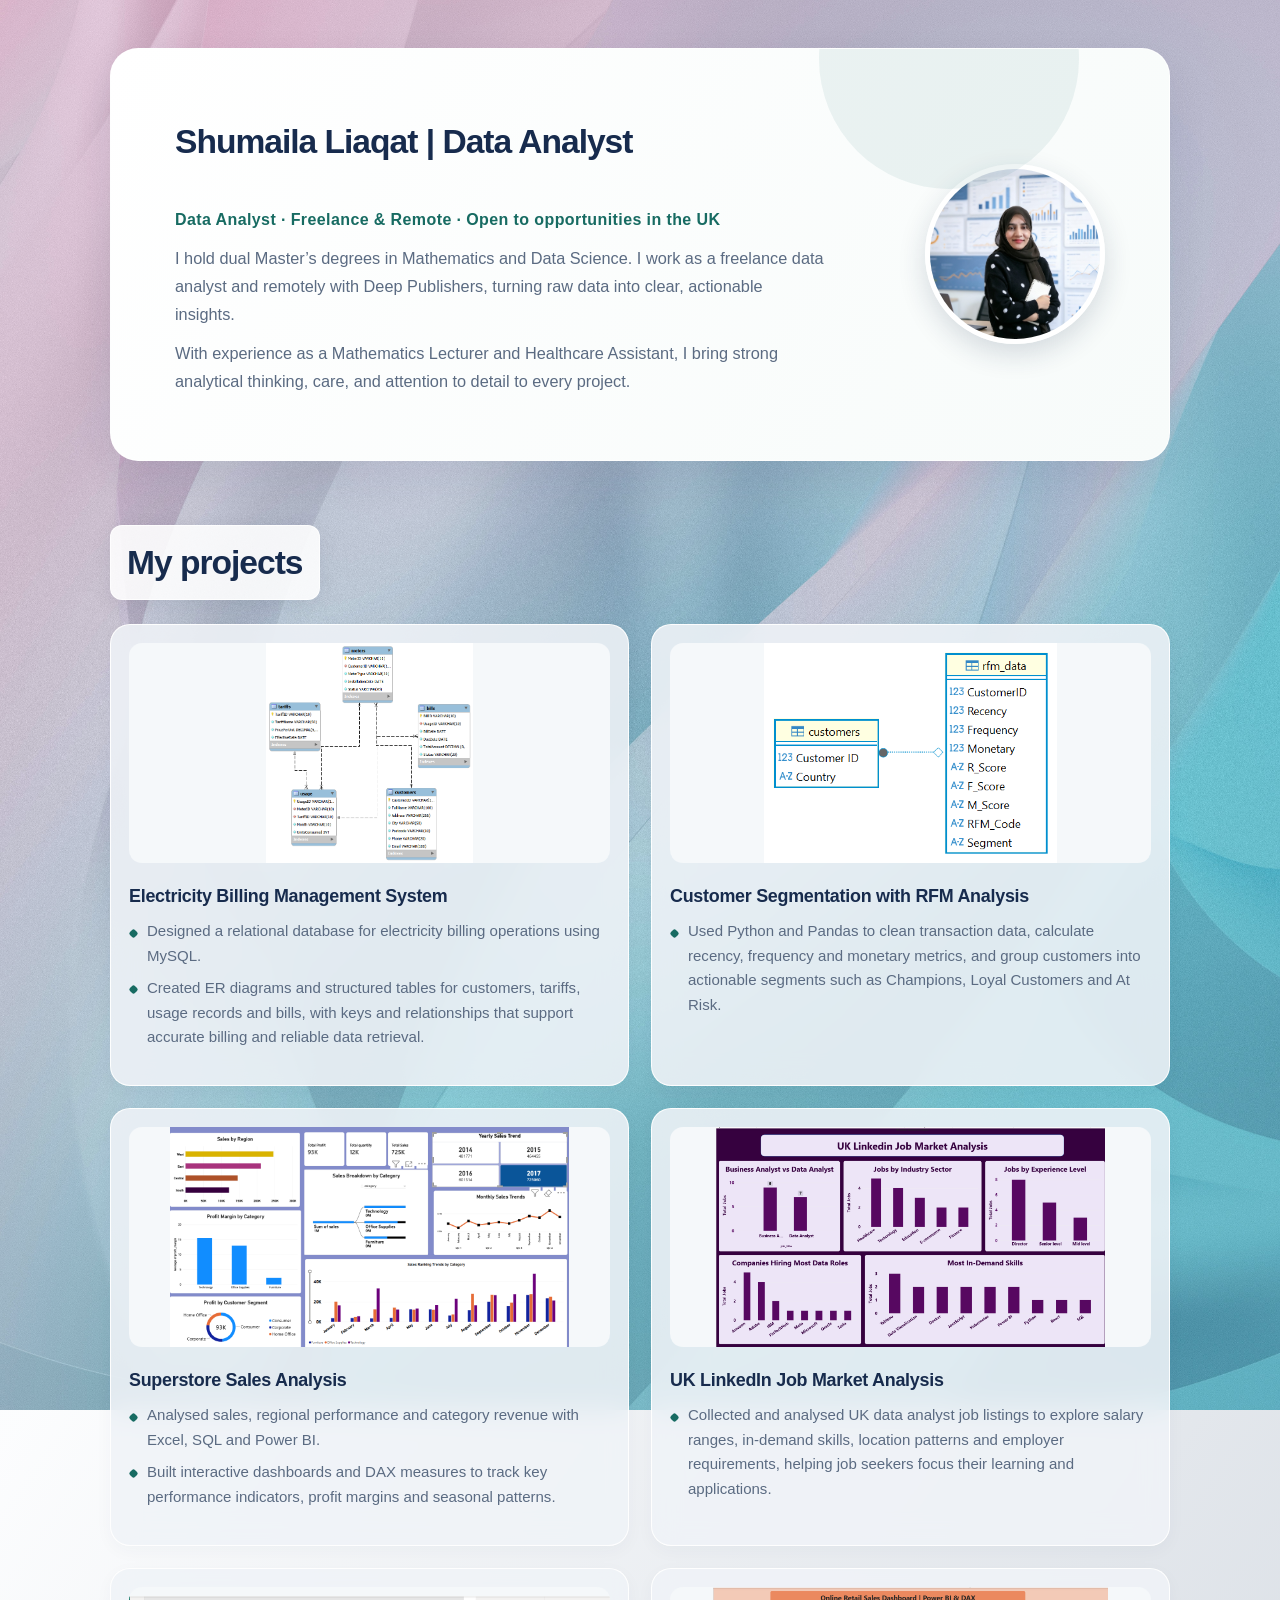
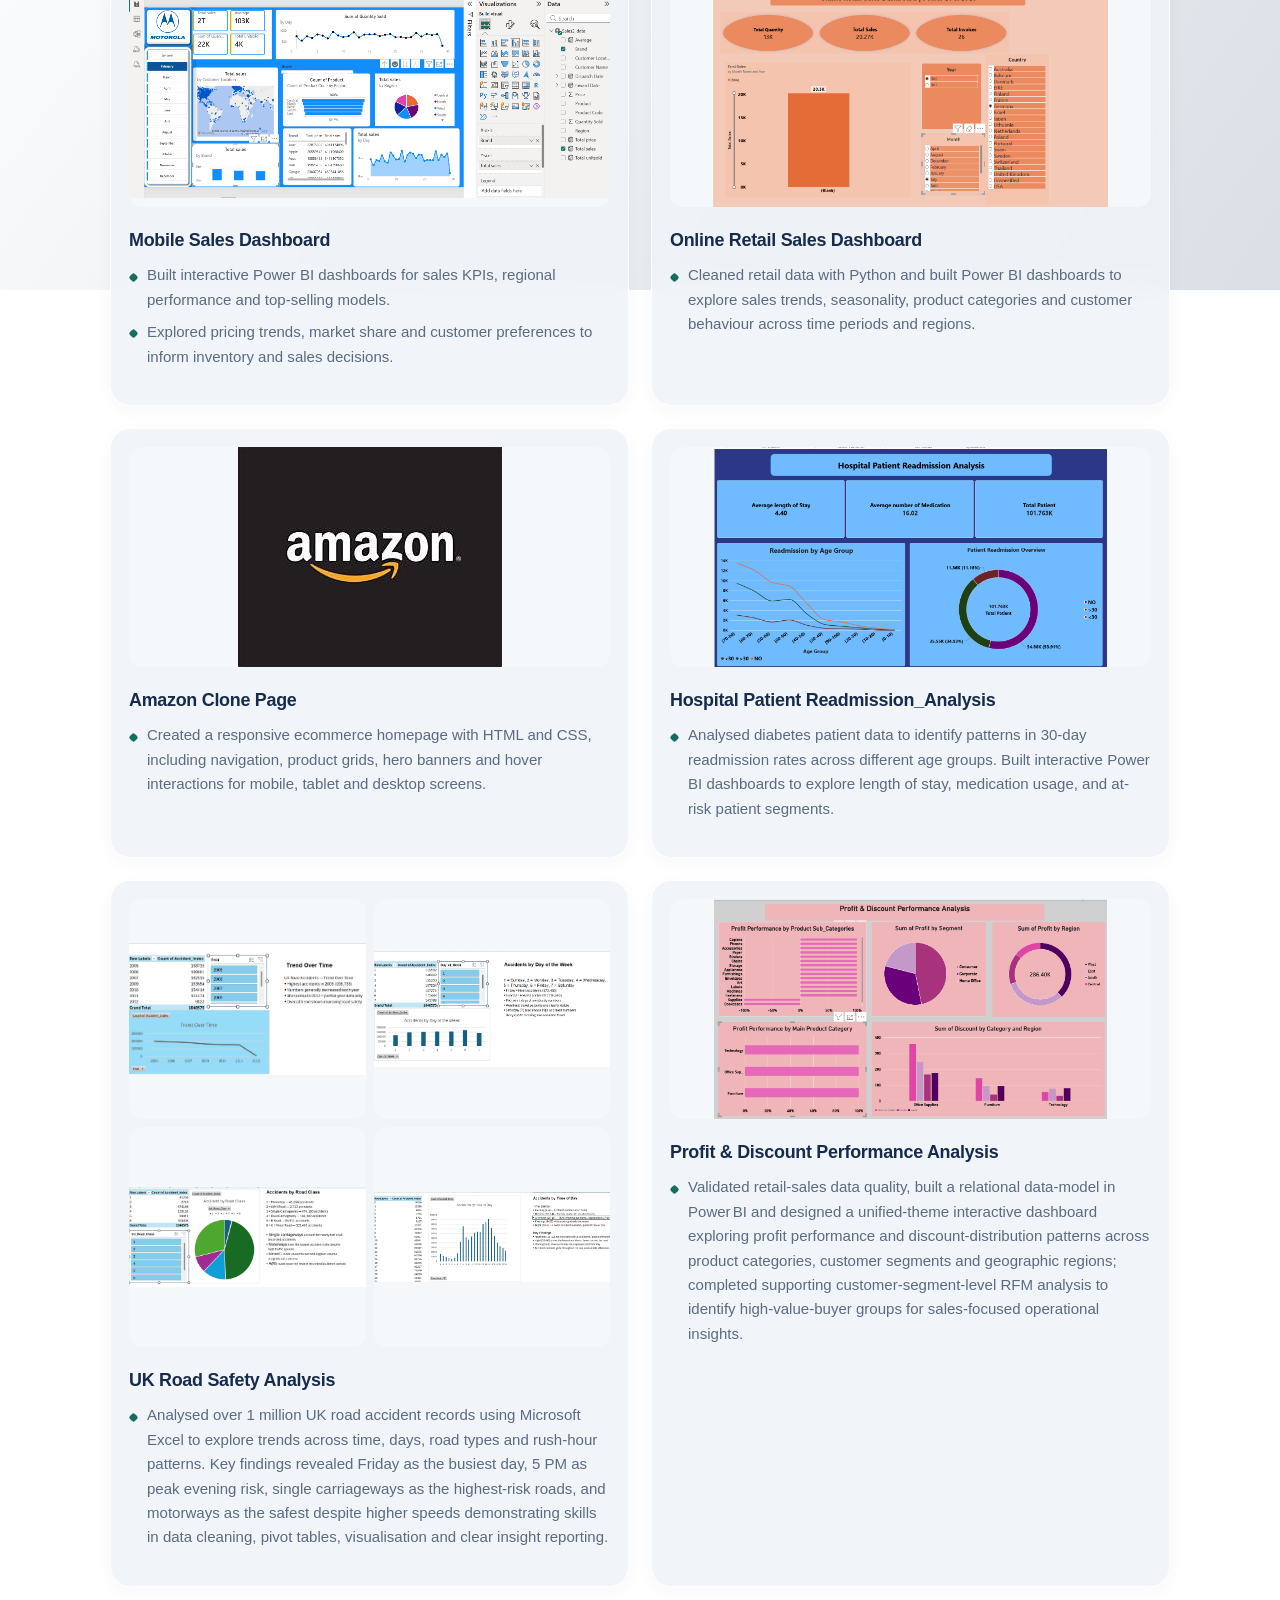
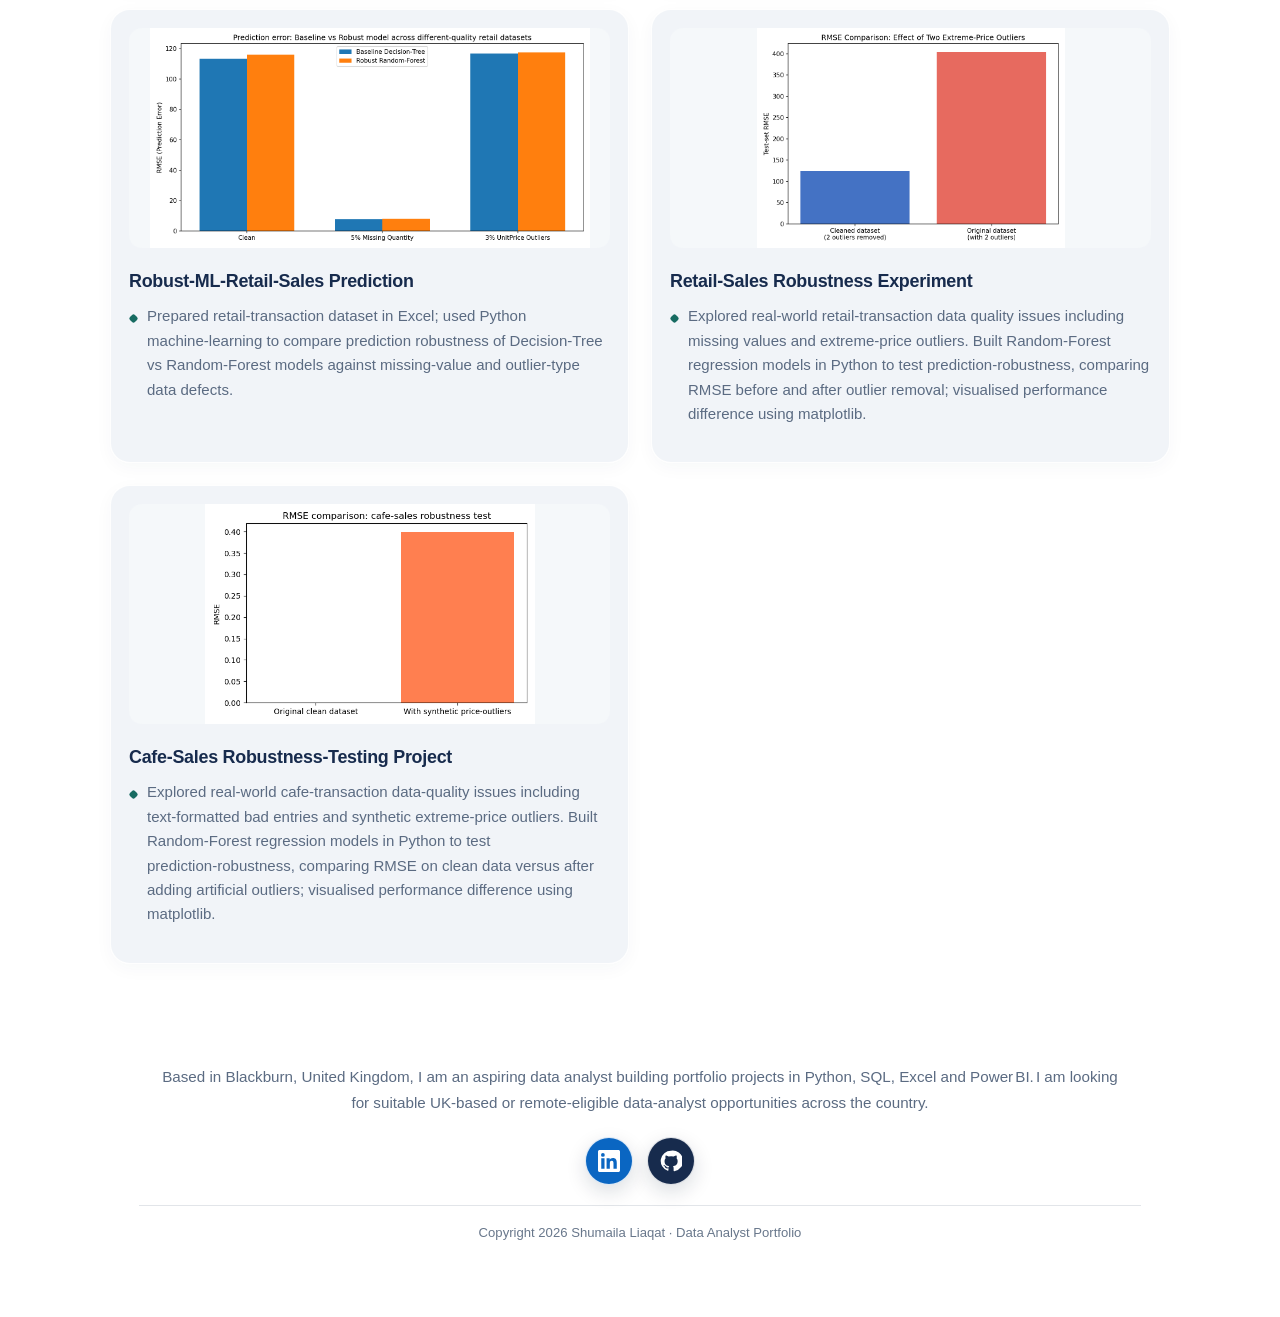
==== index.html @ 2d47cdf7 "Update index.html" ====
﻿<!DOCTYPE html>
<html lang="en">
<head>
  <meta charset="UTF-8">
  <meta name="viewport" content="width=device-width, initial-scale=1.0">
  <meta name="theme-color" content="#f4f7f8">
  <meta name="description" content="Shumaila Liaqat is a data analyst with expertise in Python, SQL, Excel and Power BI. Explore selected analytics and dashboard projects.">
  <meta name="geo.region" content="GB‑ENG">
<meta name="geo.placename" content="Blackburn">
<meta name="geo.position" content="53.7484;-2.4846">
<meta name="ICBM" content="53.7484, -2.4846">
  <title>Shumaila Liaqat | Data Analyst Portfolio</title>
  <link rel="stylesheet" href="style.css">
</head>
<body>
<header class="header">
  <div class="about">
    <h2>Shumaila Liaqat | Data Analyst</h2>
    <img src="Shumaila_Liaqat.jpeg" alt="Portrait of Shumaila Liaqat" class="profile-pic">
    <p class="subheading">Data Analyst · Freelance &amp; Remote · Open to opportunities in the UK</p>
    <p>I hold dual Master’s degrees in Mathematics and Data Science. I work as a freelance data analyst and remotely with Deep Publishers, turning raw data into clear, actionable insights.</p>
    <p>With experience as a Mathematics Lecturer and Healthcare Assistant, I bring strong analytical thinking, care, and attention to detail to every project.</p>
  </div>
</header>
<main>
  <section class="projects" aria-labelledby="projects-heading">
    <h2 id="projects-heading">My projects</h2>
    <a href="https://github.com/Shumaila1987/Electricity-Billing-Management-System" target="_blank" rel="noopener noreferrer" class="project-card">
      <div class="project-image-side"><img src="ER_Diagram.png" alt="Entity relationship diagram for the electricity billing database" loading="lazy"></div>
      <div class="project-text-side"><h3>Electricity Billing Management System</h3><ul class="project-details"><li>Designed a relational database for electricity billing operations using MySQL.</li><li>Created ER diagrams and structured tables for customers, tariffs, usage records and bills, with keys and relationships that support accurate billing and reliable data retrieval.</li></ul></div>
    </a>
    <a href="https://github.com/Shumaila1987/Customer-Segmentation-using-RFM-Analysis." target="_blank" rel="noopener noreferrer" class="project-card">
      <div class="project-image-side"><img src="Customer_Segmentation_ER_Diagram-1.png" alt="Customer Segmentation__RFM Analysis" loading="lazy"></div>
      <div class="project-text-side"><h3>Customer Segmentation with RFM Analysis</h3><ul class="project-details"><li>Used Python and Pandas to clean transaction data, calculate recency, frequency and monetary metrics, and group customers into actionable segments such as Champions, Loyal Customers and At Risk.</li></ul></div>
    </a>
    <a href="https://github.com/Shumaila1987/Superstore_Sales_Data_Analysis" target="_blank" rel="noopener noreferrer" class="project-card">
      <div class="project-image-side"><img src="Superstore_sales_analysis.png" alt="Power BI superstore sales dashboard" loading="lazy"></div>
      <div class="project-text-side"><h3>Superstore Sales Analysis</h3><ul class="project-details"><li>Analysed sales, regional performance and category revenue with Excel, SQL and Power BI.</li><li>Built interactive dashboards and DAX measures to track key performance indicators, profit margins and seasonal patterns.</li></ul></div>
    </a>
    <a href="https://github.com/Shumaila1987/UK-LinkedIn-Job-Market-Analysis" target="_blank" rel="noopener noreferrer" class="project-card">
      <div class="project-image-side"><img src="Linkedin_Job_Market_Analysis.png" alt="Analysis of UK data analyst job market trends" loading="lazy"></div>
      <div class="project-text-side"><h3>UK LinkedIn Job Market Analysis</h3><ul class="project-details"><li>Collected and analysed UK data analyst job listings to explore salary ranges, in-demand skills, location patterns and employer requirements, helping job seekers focus their learning and applications.</li></ul></div>
    </a>
    <a href="https://github.com/Shumaila1987/Dashboard-on-Mobile_sales_dataset-using-Microsoft-Power-BI" target="_blank" rel="noopener noreferrer" class="project-card">
      <div class="project-image-side"><img src="Mobile_Sales_Analysis.png" alt="Interactive mobile sales dashboard" loading="lazy"></div>
      <div class="project-text-side"><h3>Mobile Sales Dashboard</h3><ul class="project-details"><li>Built interactive Power BI dashboards for sales KPIs, regional performance and top-selling models.</li><li>Explored pricing trends, market share and customer preferences to inform inventory and sales decisions.</li></ul></div>
    </a>
    <a href="https://github.com/Shumaila1987/Online-Retail-Sales-Power-BI-Dashboard" target="_blank" rel="noopener noreferrer" class="project-card">
      <div class="project-image-side"><img src="Online_Retail_Sales_Analysis.png" alt="Online retail sales Power BI dashboard" loading="lazy"></div>
      <div class="project-text-side"><h3>Online Retail Sales Dashboard</h3><ul class="project-details"><li>Cleaned retail data with Python and built Power BI dashboards to explore sales trends, seasonality, product categories and customer behaviour across time periods and regions.</li></ul></div>
    </a>
    <a href="https://github.com/Shumaila1987/Amazon-Clone" target="_blank" rel="noopener noreferrer" class="project-card">
      <div class="project-image-side"><img src="Amazon_logo.jpg" alt="Amazon-inspired ecommerce homepage project" loading="lazy"></div>
      <div class="project-text-side"><h3>Amazon Clone Page</h3><ul class="project-details"><li>Created a responsive ecommerce homepage with HTML and CSS, including navigation, product grids, hero banners and hover interactions for mobile, tablet and desktop screens.</li></ul></div>
    </a>
      <a href="https://github.com/Shumaila1987/Hospital-Patient-Readmission-Analysis" target="_blank" rel="noopener noreferrer" class="project-card">
      <div class="project-image-side"><img src="Hospital_Patient_Readmission_Dashboard.png" alt="Hospital Patient Readmission Analysis Dashboard" loading="lazy"></div>
      <div class="project-text-side"><h3>Hospital Patient Readmission_Analysis</h3><ul class="project-details"><li>Analysed diabetes patient data to identify patterns in 30-day readmission rates across different age groups. Built interactive Power BI dashboards to explore length of stay, medication usage, and at-risk patient segments.</li></ul></div>
    </a>
      <a href="https://github.com/Shumaila1987/UK-Road-Safety-Accident-Analysis" target="_blank" rel="noopener noreferrer" class="project-card">
  <div class="project-image-side">
    <div style="display: grid; grid-template-columns: 1fr 1fr; gap: 8px; width: 100%;">
      <img src="Trend_Over_Time.png" alt="Accident Trend Over Time" loading="lazy">
      <img src="Day_of_the_week_Analysis.png" alt="Accidents by Day of Week" loading="lazy">
      <img src="Road_Class_Analysis.png" alt="Accidents by Road Class" loading="lazy">
      <img src="Time_of_the_day_Analysis.png" alt="Accidents by Time of Day" loading="lazy">
    </div>
  </div>
  <div class="project-text-side">
    <h3>UK Road Safety Analysis</h3>
    <ul class="project-details">
      <li>Analysed over 1 million UK road accident records using Microsoft Excel to explore trends across time, days, road types and rush-hour patterns. Key findings revealed Friday as the busiest day, 5 PM as peak evening risk, single carriageways as the highest-risk roads, and motorways as the safest despite higher speeds demonstrating skills in data cleaning, pivot tables, visualisation and clear insight reporting.</li>
    </ul>
  </div>
</a>
    <a href="https://github.com/Shumaila1987/Profit-Discount-Performance-Analysis" target="_blank" rel="noopener noreferrer" class="project-card">
      <div class="project-image-side"><img src="Profit_Discount_Performance_Analysis.png" alt="Profit & Discount Performance Analysis Dashboard" loading="lazy"></div>
      <div class="project-text-side"><h3>Profit & Discount Performance Analysis</h3><ul class="project-details"><li>Validated retail‑sales data quality, built a relational data‑model in Power BI and designed a unified‑theme interactive dashboard exploring profit performance and discount‑distribution patterns across product categories, customer segments and geographic regions; completed supporting customer‑segment‑level RFM analysis to identify high‑value‑buyer groups for sales‑focused operational insights.</li></ul></div>
    </a>
    <a href="https://github.com/Shumaila1987/robust_ml_retail_project" target="_blank" rel="noopener noreferrer" class="project-card">
      <div class="project-image-side"><img src="rmse_comparison_chart.png" alt="Robust‑ML Retail‑Sales Prediction Experiment Chart" loading="lazy"></div>
      <div class="project-text-side"><h3>Robust-ML-Retail-Sales Prediction</h3><ul class="project-details"><li>Prepared retail‑transaction dataset in Excel; used Python machine‑learning to compare prediction robustness of Decision‑Tree vs Random‑Forest models against missing‑value and outlier‑type data defects.</li></ul></div>
    </a>
     <a href="https://github.com/Shumaila1987/Retail_Sales-Robustness-Experiment-Project" target="_blank" rel="noopener noreferrer" class="project-card">
      <div class="project-image-side"><img src="rmse_comparison.png" alt="Retail‑Sales Robustness Experiment RMSE comparison chart" loading="lazy"></div>
      <div class="project-text-side"><h3>Retail‑Sales Robustness Experiment</h3><ul class="project-details"><li>Explored real‑world retail‑transaction data quality issues including missing values and extreme‑price outliers. Built Random‑Forest regression models in Python to test prediction‑robustness, comparing RMSE before and after outlier removal; visualised performance difference using matplotlib.</li></ul></div>
    </a>
    <a href="https://github.com/Shumaila1987/Cafe‑Sales‑Robustness‑Project" target="_blank" rel="noopener noreferrer" class="project-card">
      <div class="project-image-side"><img src="cafe_robust_rmse_chart.png" alt="Cafe‑Sales Robustness‑Test RMSE comparison chart" loading="lazy"></div>
      <div class="project-text-side"><h3>Cafe‑Sales Robustness‑Testing Project</h3><ul class="project-details"><li>Explored real‑world cafe‑transaction data‑quality issues including text‑formatted bad entries and synthetic extreme‑price outliers. Built Random‑Forest regression models in Python to test prediction‑robustness, comparing RMSE on clean data versus after adding artificial outliers; visualised performance difference using matplotlib.</li></ul></div>
    </a>
    
  </section>
</main>
<footer class="footer">
<div style="background‑color:rgba(255,255,255,0.85); padding:1.4em; border‑radius:8px; margin‑top:2.5em;">
<p style="margin:0; font‑size:1.05em;">
Based in Blackburn, United Kingdom, I am an aspiring data analyst building portfolio projects in Python, SQL, Excel and Power BI. I am looking for suitable UK‑based or remote‑eligible data‑analyst opportunities across the country.
</p>
</div>
<footer style="margin‑top:1.8em; font‑size:0.9em; color:#555;">
  <nav class="social-links" aria-label="Social profiles">
    <a class="social-bubble linkedin-bubble" href="https://linkedin.com/in/shumaila-liaqat" target="_blank" rel="noopener noreferrer" aria-label="Shumaila Liaqat on LinkedIn" title="LinkedIn"><svg viewBox="0 0 24 24" aria-hidden="true"><path d="M20.45 20.45h-3.56v-5.57c0-1.33-.03-3.04-1.85-3.04-1.85 0-2.13 1.44-2.13 2.94v5.67H9.35V9h3.42v1.56h.05c.48-.9 1.64-1.85 3.38-1.85 3.61 0 4.28 2.38 4.28 5.48v6.26ZM5.34 7.43a2.06 2.06 0 1 1 0-4.12 2.06 2.06 0 0 1 0 4.12ZM7.12 20.45H3.56V9h3.56v11.45ZM22.22 0H1.77C.79 0 0 .77 0 1.72v20.56C0 23.23.79 24 1.77 24h20.45c.98 0 1.78-.77 1.78-1.72V1.72C24 .77 23.2 0 22.22 0Z"/></svg></a>
    <a class="social-bubble github-bubble" href="https://github.com/shumaila1987" target="_blank" rel="noopener noreferrer" aria-label="Shumaila Liaqat on GitHub" title="GitHub"><svg viewBox="0 0 24 24" aria-hidden="true"><path d="M12 .8a11.2 11.2 0 0 0-3.54 21.83c.56.1.77-.24.77-.54v-2.1c-3.13.68-3.79-1.33-3.79-1.33-.51-1.3-1.25-1.64-1.25-1.64-1.02-.7.08-.69.08-.69 1.13.08 1.72 1.16 1.72 1.16 1 .1.74 2.04 3.4 1.56.1-.72.39-1.21.7-1.49-2.5-.28-5.13-1.25-5.13-5.56 0-1.23.44-2.24 1.16-3.03-.12-.28-.5-1.43.11-2.98 0 0 .95-.3 3.08 1.16a10.7 10.7 0 0 1 5.6 0c2.13-1.46 3.08-1.16 3.08-1.16.61 1.55.23 2.7.11 2.98.72.79 1.16 1.8 1.16 3.03 0 4.32-2.64 5.27-5.15 5.55.4.34.75 1.02.75 2.06v3.08c0 .3.2.65.77.54A11.2 11.2 0 0 0 12 .8Z"/></svg></a>
  </nav>
  <p class="footer-meta">Copyright 2026 Shumaila Liaqat · Data Analyst Portfolio</p>
</footer>
<script>
  document.documentElement.classList.add('js-motion');
  const socialBubbles = document.querySelectorAll('.social-bubble');
  if (!window.matchMedia('(prefers-reduced-motion: reduce)').matches) {
    socialBubbles.forEach((bubble, index) => {
      bubble.animate(
        [{ transform: 'translateY(0)' }, { transform: 'translateY(-7px)' }, { transform: 'translateY(0)' }],
        { duration: 2200 + index * 250, iterations: Infinity, easing: 'ease-in-out', delay: index * 180 }
      );
    });
  }
  const projectCards = document.querySelectorAll('.project-card');
  const cardTones = ['tone-mint', 'tone-sky', 'tone-lilac', 'tone-sand'];
  projectCards.forEach((card, index) => card.classList.add(cardTones[index % cardTones.length]));
  const revealItems = document.querySelectorAll('.about, .project-card');
  if ('IntersectionObserver' in window && !window.matchMedia('(prefers-reduced-motion: reduce)').matches) {
    const revealObserver = new IntersectionObserver((entries, observer) => {
      entries.forEach((entry) => {
        if (entry.isIntersecting) {
          entry.target.classList.add('is-visible');
          observer.unobserve(entry.target);
        }
      });
    }, { threshold: 0.12 });
    revealItems.forEach((item) => revealObserver.observe(item));
  } else {
    revealItems.forEach((item) => item.classList.add('is-visible'));
  }
</script>

</body>
</html>
---- style.css ----
﻿/* Modern portfolio refresh */
:root {
  color-scheme: light;
  --ink: #172b4d;
  --muted: #5b6b82;
  --accent: #176b62;
  --accent-dark: #10544d;
  --line: #e2e8f0;
  --surface: #ffffff;
  --page: #f4f7f8;
  --shadow: 0 16px 40px rgba(23, 43, 77, .08);
}

* { box-sizing: border-box; }
html { scroll-behavior: smooth; }
body {
  margin: 0;
  padding: 48px 24px 32px;
  background: radial-gradient(ellipse at top left, #e1f0ec 0, transparent 34%), var(--page);
  color: var(--ink);
  font-family: Inter, 'Segoe UI', Arial, sans-serif;
  line-height: 1.7;
}
.header, .projects, .footer { width: min(100%, 1060px); margin-inline: auto; }
.about {
  position: relative;
  display: grid;
  grid-template-columns: 1fr 180px;
  align-items: center;
  gap: 12px 42px;
  padding: clamp(28px, 6vw, 64px);
  margin: 0 auto 64px;
  overflow: hidden;
  border: 1px solid rgba(255,255,255,.8);
  border-radius: 28px;
  background: linear-gradient(125deg, #fff 0%, #f7fbfa 100%);
  box-shadow: var(--shadow);
}
.about::before {
  position: absolute; top: -120px; right: 90px; width: 260px; height: 260px;
  border-radius: 50%; background: rgba(23,107,98,.07); content: ''; pointer-events: none;
}
.about h1 { grid-column: 1; margin: 0; color: var(--ink); font-size: clamp(2.3rem, 5vw, 3.5rem); letter-spacing: -.045em; line-height: 1.12; }
.profile-pic {
  grid-column: 2; grid-row: 1 / span 4; width: 180px; height: 180px; margin: 0 auto;
  object-fit: cover; border: 5px solid #fff; border-radius: 50%; box-shadow: 0 10px 28px rgba(23,43,77,.16);
}
.subheading { grid-column: 1; margin: 0; color: var(--accent); font-size: 1rem; font-weight: 700; letter-spacing: .025em; }
.about p:not(.subheading) { grid-column: 1; max-width: 650px; margin: 0; color: var(--muted); font-size: 1.02rem; }
.projects { padding: 0; }
h2 { margin: 0 0 24px; color: var(--ink); font-size: clamp(1.7rem, 3vw, 2.1rem); letter-spacing: -.03em; }
.project-card {
  display: flex; align-items: center; gap: clamp(22px, 4vw, 44px); padding: 22px;
  margin: 0 0 18px; overflow: hidden; border: 1px solid var(--line); border-radius: 20px;
  background: var(--surface); color: inherit; text-decoration: none; box-shadow: 0 5px 18px rgba(23,43,77,.035);
  transition: transform .22s ease, box-shadow .22s ease, border-color .22s ease;
}
.project-card:hover { transform: translateY(-4px); border-color: rgba(23,107,98,.35); box-shadow: var(--shadow); }
.project-image-side { flex: 0 0 38%; min-width: 0; }
.project-image-side img { display: block; width: 100%; height: 220px; object-fit: contain; border-radius: 13px; background: #f5f8fa; }
.project-text-side { flex: 1; min-width: 0; }
.project-text-side h3 { margin: 0 0 8px; color: var(--ink); font-size: 1.22rem; letter-spacing: -.015em; }
.project-text-side p { margin: 0; color: var(--muted); font-size: .96rem; line-height: 1.75; }
.footer { padding: 28px 0 8px; border-top: 1px solid var(--line); color: var(--muted); text-align: center; font-size: .95rem; }
.footer a { color: var(--accent); font-weight: 700; text-decoration: none; }
.footer a:hover { color: var(--accent-dark); text-decoration: underline; }
a:focus-visible { outline: 3px solid #63b7a7; outline-offset: 4px; }
@media (max-width: 700px) {
  body { padding: 22px 16px 24px; }
  .about { grid-template-columns: 1fr; gap: 12px; margin-bottom: 42px; border-radius: 22px; }
  .about h1, .subheading, .about p:not(.subheading) { grid-column: 1; }
  .profile-pic { grid-column: 1; grid-row: auto; grid-row: 1; width: 132px; height: 132px; margin: 0 0 8px; }
  .project-card { align-items: stretch; flex-direction: column; gap: 18px; padding: 16px; border-radius: 17px; }
  .project-image-side { flex-basis: auto; }
  .project-image-side img { height: auto; max-height: 240px; aspect-ratio: 16 / 10; }
}
@media (prefers-reduced-motion: reduce) {
  *, *::before, *::after { scroll-behavior: auto !important; transition-duration: .01ms !important; }
}

/* Two-column portfolio grid */
.projects {
  display: grid;
  grid-template-columns: repeat(2, minmax(0, 1fr));
  gap: 22px;
}
.projects > h2 { grid-column: 1 / -1; margin-bottom: 2px; }
.project-card {
  display: flex;
  flex-direction: column;
  align-items: stretch;
  gap: 18px;
  height: 100%;
  padding: 18px;
}
.project-image-side { flex: none; width: 100%; }
.project-image-side img {
  width: 100%;
  height: 220px;
  aspect-ratio: 16 / 10;
  object-fit: contain;
}
.project-text-side { flex: 1; }
.project-text-side h3 { font-size: 1.12rem; }
@media (max-width: 700px) {
  .projects { grid-template-columns: 1fr; gap: 16px; }
  .projects > h2 { margin-bottom: 4px; }
  .project-card { gap: 14px; }
  .project-image-side img { height: auto; max-height: 260px; }
}

/* Scroll reveal is enabled only when JavaScript is available. */
.js-motion .project-card,
.js-motion .about {
  opacity: 0;
  transform: translateY(18px);
  transition: opacity .55s ease, transform .55s ease;
}
.js-motion .project-card.is-visible,
.js-motion .about.is-visible {
  opacity: 1;
  transform: translateY(0);
}
@media (prefers-reduced-motion: reduce) {
  .js-motion .project-card,
  .js-motion .about {
    opacity: 1;
    transform: none;
    transition: none;
  }
}
.project-details {
  display: grid;
  gap: 8px;
  margin: 0;
  padding: 0;
  list-style: none;
  color: var(--muted);
  font-size: .94rem;
  line-height: 1.62;
}
.project-details li {
  position: relative;
  padding-left: 18px;
}
.project-details li::before {
  position: absolute;
  top: .68em;
  left: 1px;
  width: 7px;
  height: 7px;
  border-radius: 2px;
  background: var(--accent);
  content: '';
  transform: rotate(45deg);
}

/* Distinct soft tints keep the project grid lively and easy to scan. */
.project-card {
  background-color: var(--card-tint, #fff);
  transition: transform .32s ease, box-shadow .32s ease, border-color .32s ease, background-color .32s ease;
}
.project-card.tone-mint { --card-tint: #eff8f4; }
.project-card.tone-sky { --card-tint: #eef5fb; }
.project-card.tone-lilac { --card-tint: #f5f1fa; }
.project-card.tone-sand { --card-tint: #fbf5eb; }
.project-card:hover { background-color: #fff; }
@keyframes card-arrive {
  from { opacity: 0; transform: translateY(24px) scale(.985); }
  to { opacity: 1; transform: translateY(0) scale(1); }
}
.js-motion .project-card.is-visible { animation: card-arrive .6s cubic-bezier(.2,.7,.25,1) both; }
@media (prefers-reduced-motion: reduce) {
  .js-motion .project-card.is-visible { animation: none; }
}

/* Slow black, white and navy background flow */
body {
  background: linear-gradient(125deg, #ffffff 0%, #edf2f8 28%, #d9e2ef 45%, #19385f 68%, #101722 82%, #ffffff 100%);
  background-size: 320% 320%;
  animation: navy-background-flow 26s ease-in-out infinite;
}
@keyframes navy-background-flow {
  0% { background-position: 0% 50%; }
  50% { background-position: 100% 50%; }
  100% { background-position: 0% 50%; }
}
.projects > h2 {
  width: fit-content;
  padding: 8px 16px;
  border: 1px solid rgba(255,255,255,.75);
  border-radius: 12px;
  background: rgba(255,255,255,.88);
  box-shadow: 0 6px 22px rgba(10,25,48,.08);
}
.footer {
  padding: 18px 24px;
  border: 1px solid rgba(255,255,255,.8);
  border-radius: 16px;
  background: rgba(255,255,255,.9);
}
@media (prefers-reduced-motion: reduce) {
  body { animation: none; background: #edf2f8; }
}
.connect-label { margin: 0 0 10px; color: var(--ink); font-weight: 700; }
.social-links { display: flex; justify-content: center; gap: 14px; }
.social-bubble { display: grid; width: 48px; height: 48px; place-items: center; border: 1px solid rgba(255,255,255,.85); border-radius: 50%; background: #fff; box-shadow: 0 7px 20px rgba(10,25,48,.14); transition: transform .2s ease, box-shadow .2s ease; }
.social-bubble svg { width: 22px; height: 22px; fill: #fff; }
.linkedin-bubble { background: #0a66c2; }
.github-bubble { background: #172b4d; }
.social-bubble:hover { transform: translateY(-3px) scale(1.06); box-shadow: 0 10px 24px rgba(10,25,48,.22); }
.social-bubble:focus-visible { outline: 3px solid #4b8dd1; outline-offset: 4px; }
@media (prefers-reduced-motion: reduce) { .social-bubble { transition: none; } }

/* Translucent glass cards let the animated page background show through. */
.project-card {
  background-color: rgba(255, 255, 255, .72);
  border-color: rgba(255, 255, 255, .78);
  -webkit-backdrop-filter: blur(14px);
  backdrop-filter: blur(14px);
}
.project-card:hover {
  background-color: rgba(255, 255, 255, .86);
  border-color: rgba(255, 255, 255, .95);
}

/* Use the existing abstract artwork beneath the animated navy wash. */
body {
  background-image:
    linear-gradient(125deg, rgba(255,255,255,.28) 0%, rgba(237,242,248,.18) 28%, rgba(25,56,95,.24) 68%, rgba(16,23,34,.22) 82%, rgba(255,255,255,.18) 100%),
    url('Background4.jpg');
  background-size: 320% 320%, cover;
  background-position: 0% 50%, center center;
  background-repeat: no-repeat;
  background-attachment: fixed, fixed;
}
@keyframes navy-background-flow {
  0% { background-position: 0% 50%, center center; }
  50% { background-position: 100% 50%, center center; }
  100% { background-position: 0% 50%, center center; }
}
@media (prefers-reduced-motion: reduce) {
  body {
    animation: none;
    background-position: center center, center center;
  }
}

/* Light gray glass surface for stronger contrast over the image background. */
.project-card {
  background-color: rgba(239, 243, 248, .88);
  border-color: rgba(255, 255, 255, .9);
}
.project-card:hover {
  background-color: rgba(248, 250, 252, .96);
}
.footer {
  margin: 48px auto 16px;
  padding: 30px 28px 24px;
  text-align: center;
}
.footer-note {
  max-width: 560px;
  margin: 0 auto 20px;
  color: var(--muted);
  font-size: .96rem;
}
.footer-meta {
  margin: 20px 0 0;
  padding-top: 16px;
  border-top: 1px solid rgba(23,43,77,.12);
  color: #68778b;
  font-size: .82rem;
}
@media (max-width: 600px) {
  .footer { margin-top: 34px; padding: 24px 18px 20px; }
}
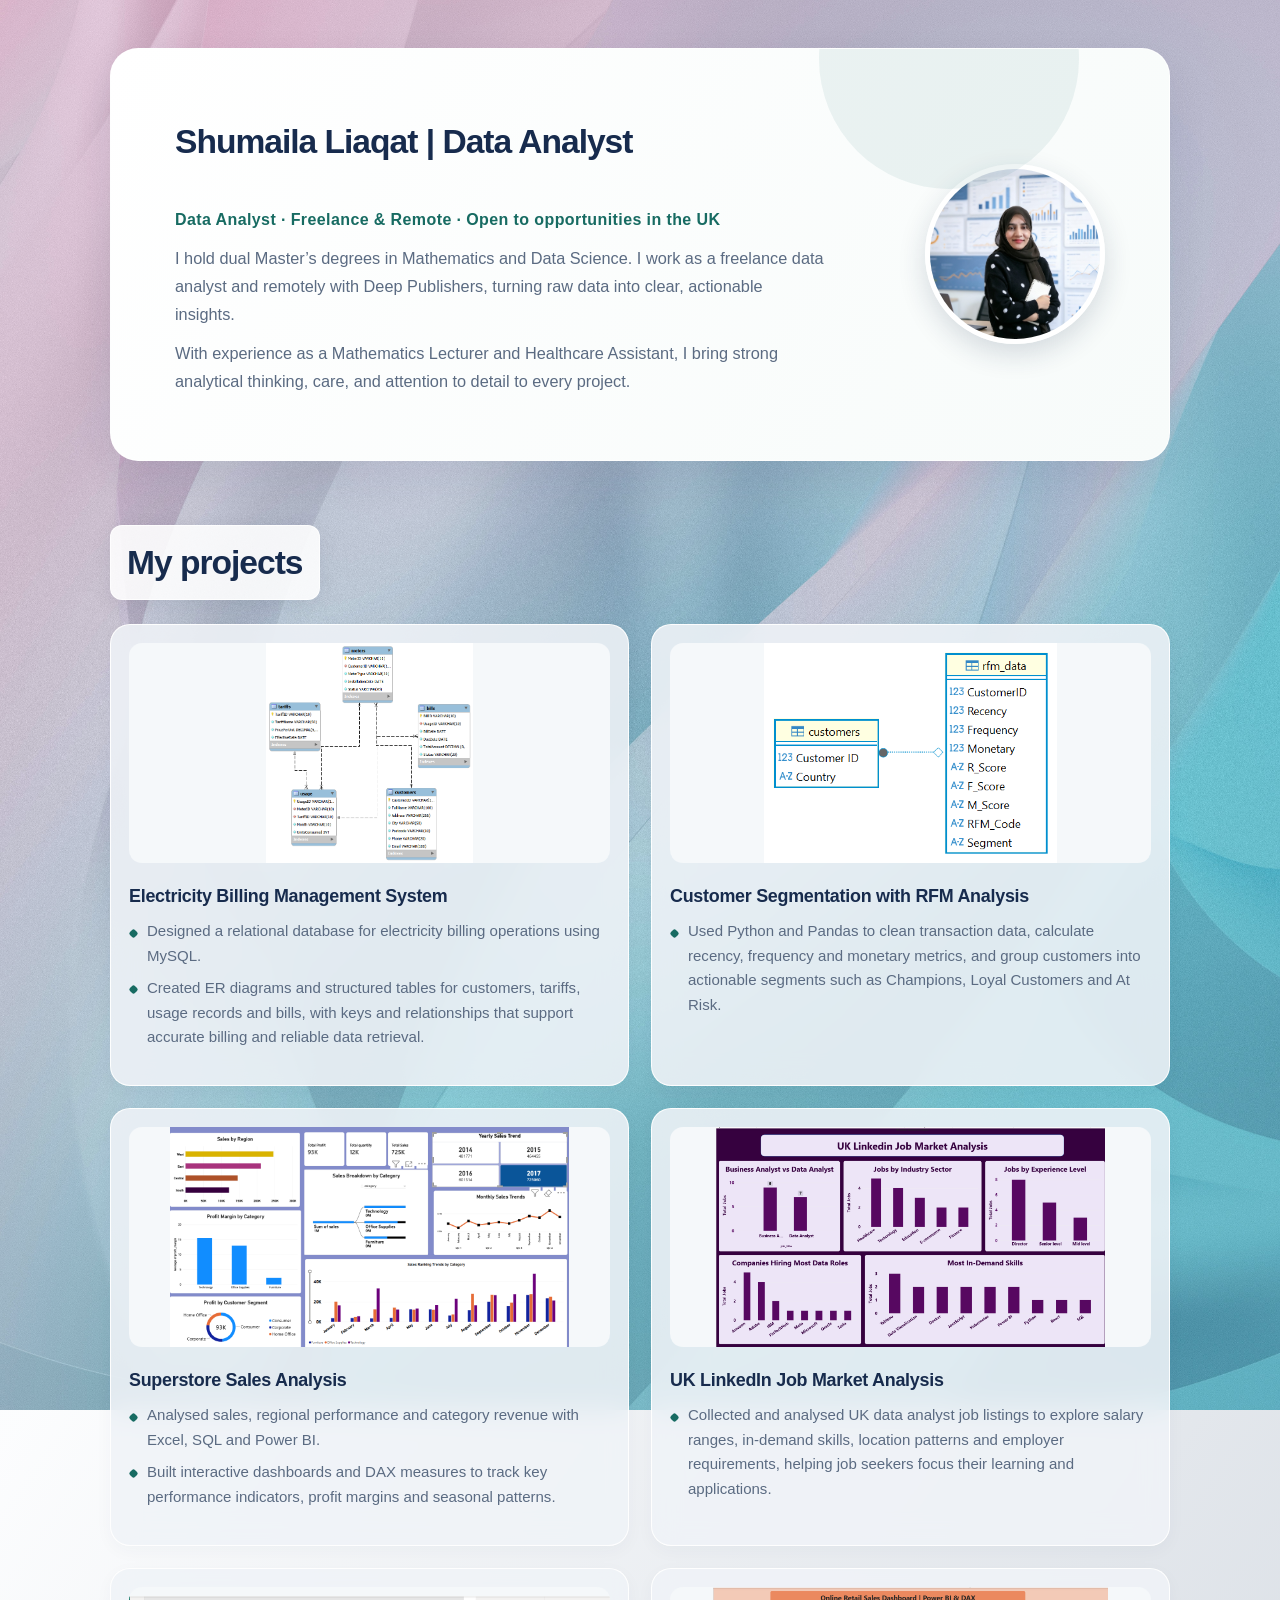
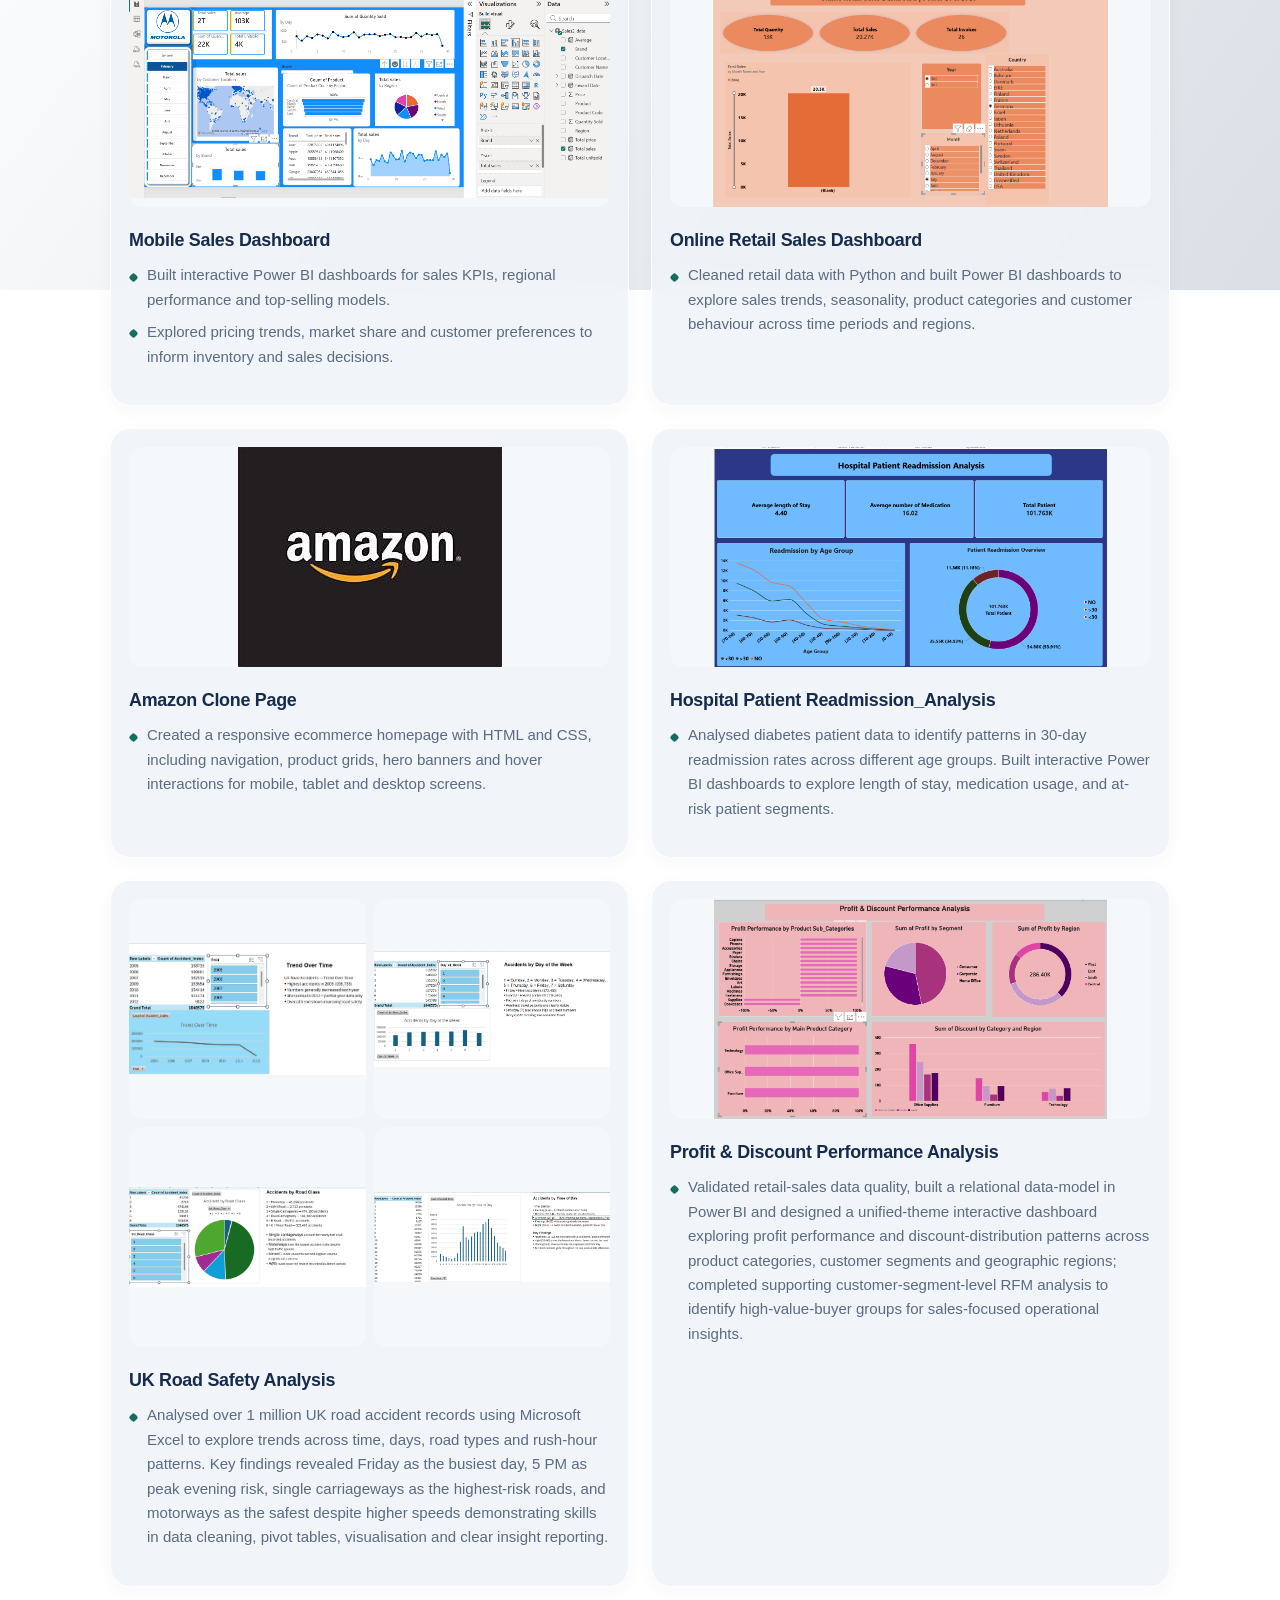
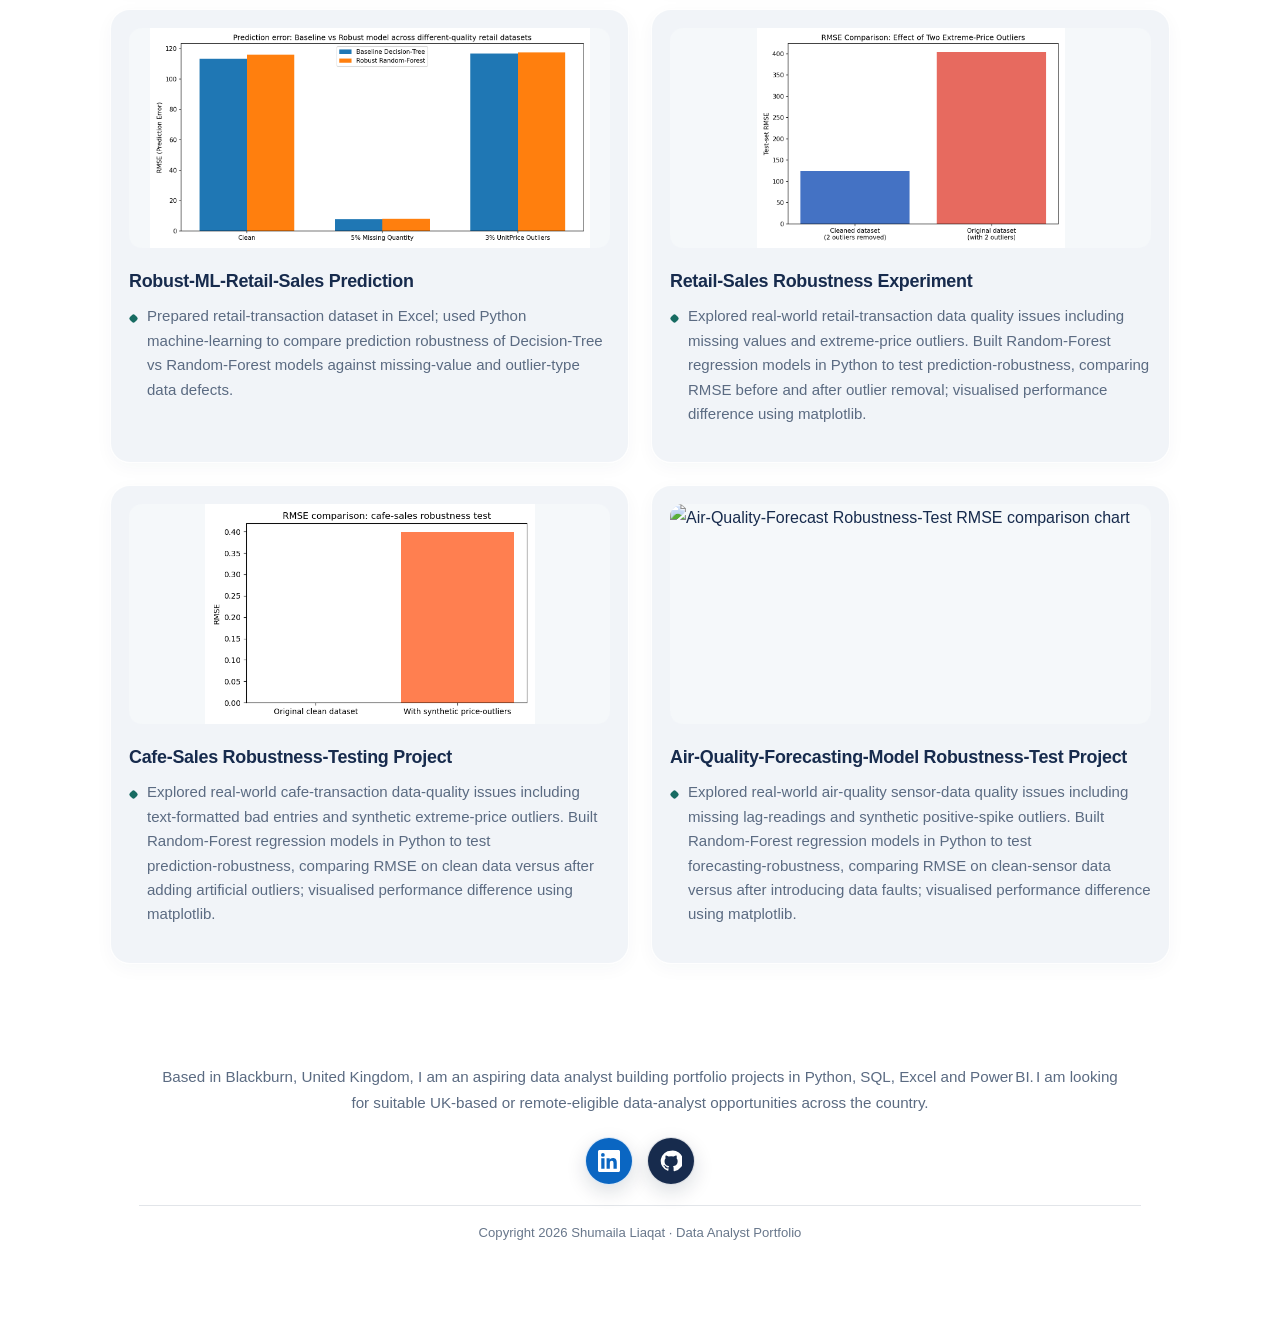
==== commit 7f4506fe: "Update index.html" ====
--- a/index.html
+++ b/index.html
@@ -85,9 +85,13 @@
       <div class="project-image-side"><img src="rmse_comparison.png" alt="Retail‑Sales Robustness Experiment RMSE comparison chart" loading="lazy"></div>
       <div class="project-text-side"><h3>Retail‑Sales Robustness Experiment</h3><ul class="project-details"><li>Explored real‑world retail‑transaction data quality issues including missing values and extreme‑price outliers. Built Random‑Forest regression models in Python to test prediction‑robustness, comparing RMSE before and after outlier removal; visualised performance difference using matplotlib.</li></ul></div>
     </a>
-    <a href="https://github.com/Shumaila1987/Cafe‑Sales‑Robustness‑Project" target="_blank" rel="noopener noreferrer" class="project-card">
+    <a href="https://github.com/Shumaila1987/Cafe-Sales-Robustness-Testing-Project" target="_blank" rel="noopener noreferrer" class="project-card">
       <div class="project-image-side"><img src="cafe_robust_rmse_chart.png" alt="Cafe‑Sales Robustness‑Test RMSE comparison chart" loading="lazy"></div>
       <div class="project-text-side"><h3>Cafe‑Sales Robustness‑Testing Project</h3><ul class="project-details"><li>Explored real‑world cafe‑transaction data‑quality issues including text‑formatted bad entries and synthetic extreme‑price outliers. Built Random‑Forest regression models in Python to test prediction‑robustness, comparing RMSE on clean data versus after adding artificial outliers; visualised performance difference using matplotlib.</li></ul></div>
+    </a>
+    <a href="https://github.com/Shumaila1987/Air‑Quality‑Forecasting‑Model‑Robustness‑Test" target="_blank" rel="noopener noreferrer" class="project-card">
+      <div class="project-image-side"><img src="robustness_rmse_plot.png" alt="Air‑Quality‑Forecast Robustness‑Test RMSE comparison chart" loading="lazy"></div>
+      <div class="project-text-side"><h3>Air‑Quality‑Forecasting‑Model Robustness‑Test Project</h3><ul class="project-details"><li>Explored real‑world air‑quality sensor‑data quality issues including missing lag‑readings and synthetic positive‑spike outliers. Built Random‑Forest regression models in Python to test forecasting‑robustness, comparing RMSE on clean‑sensor data versus after introducing data faults; visualised performance difference using matplotlib.</li></ul></div>
     </a>
     
   </section>
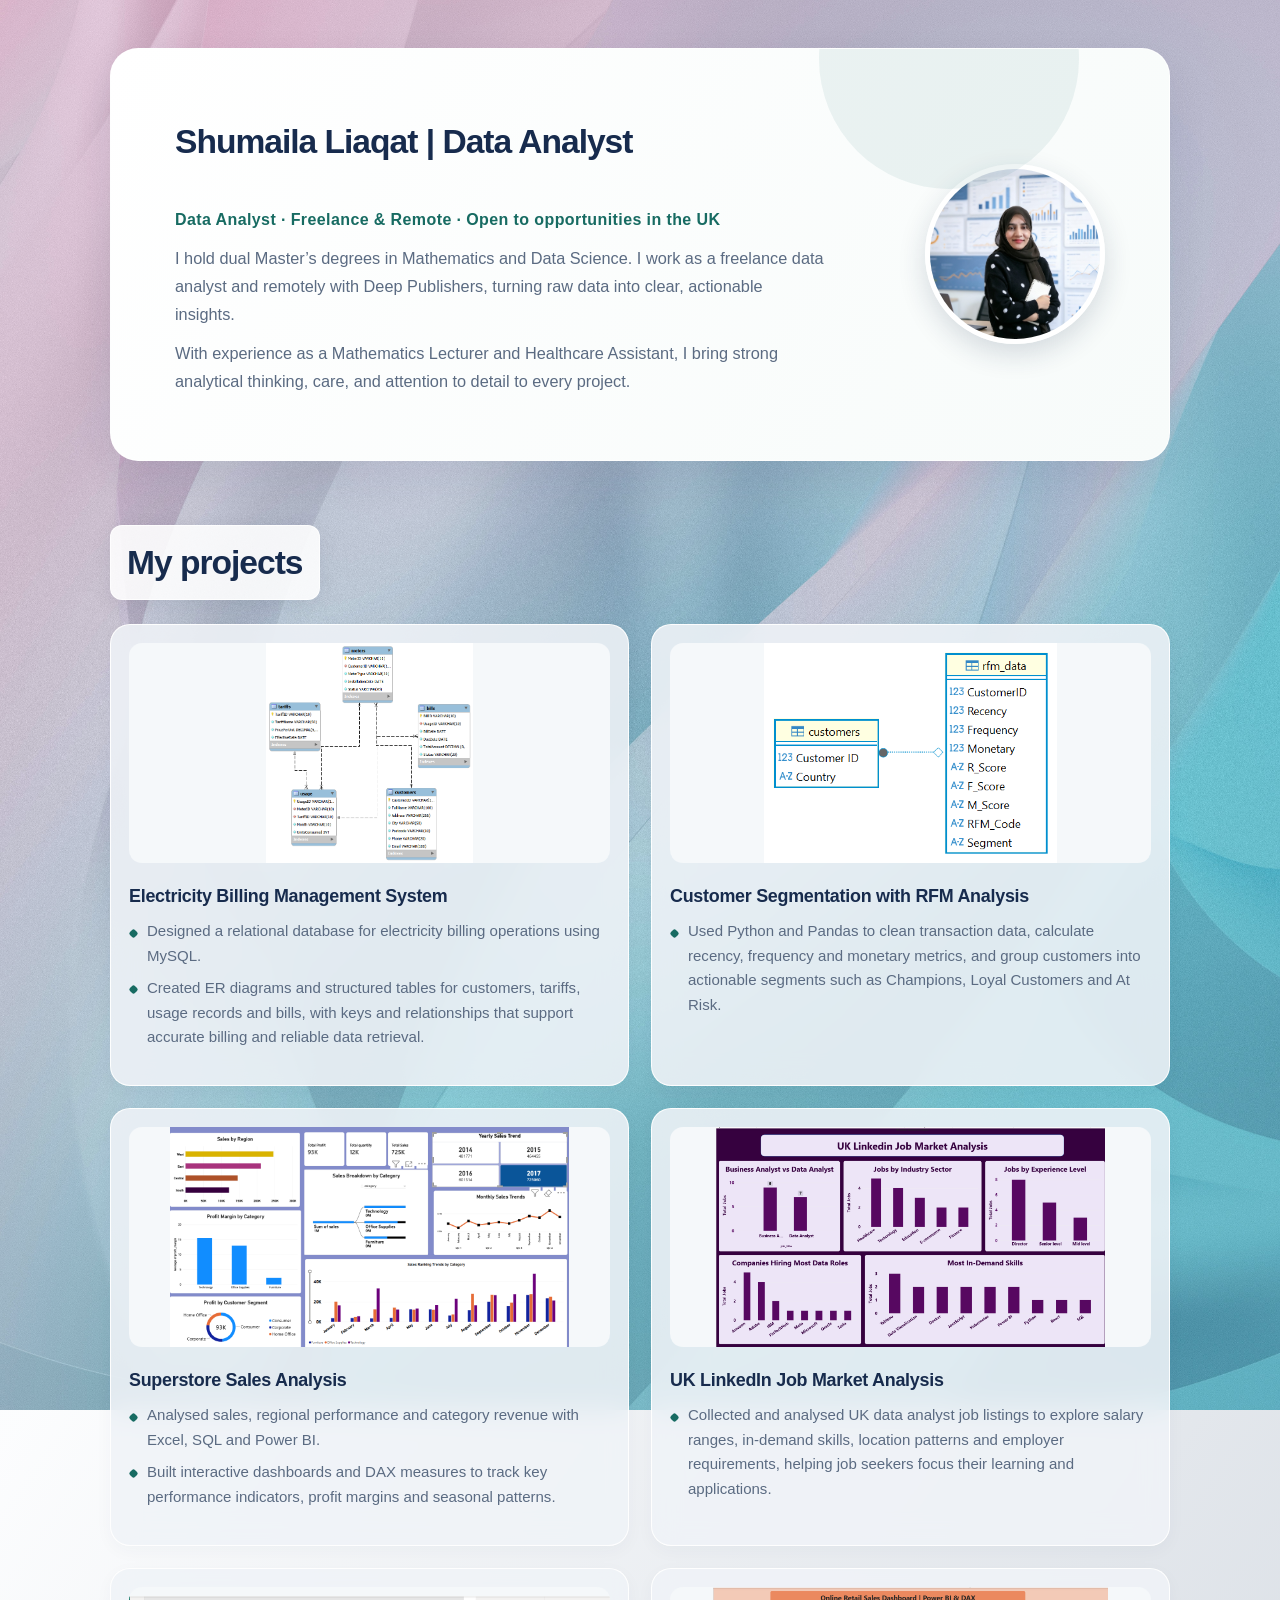
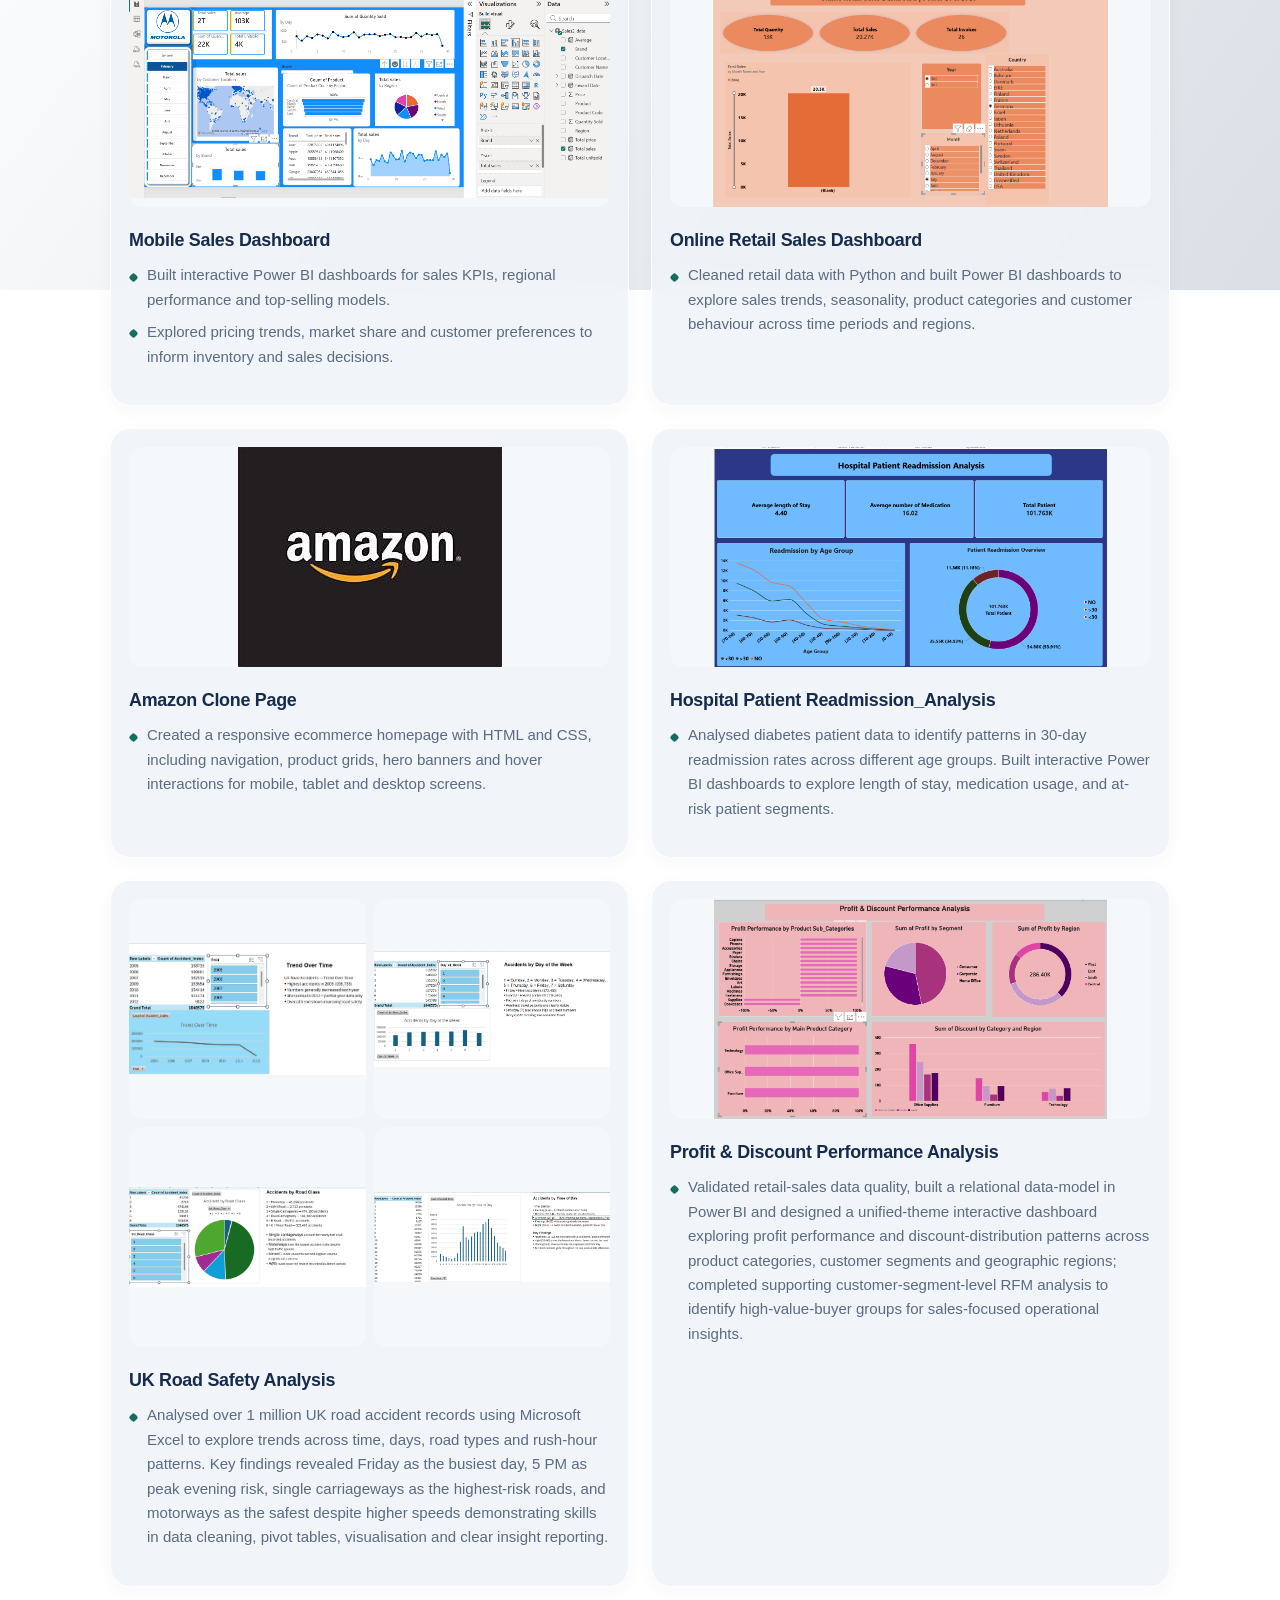
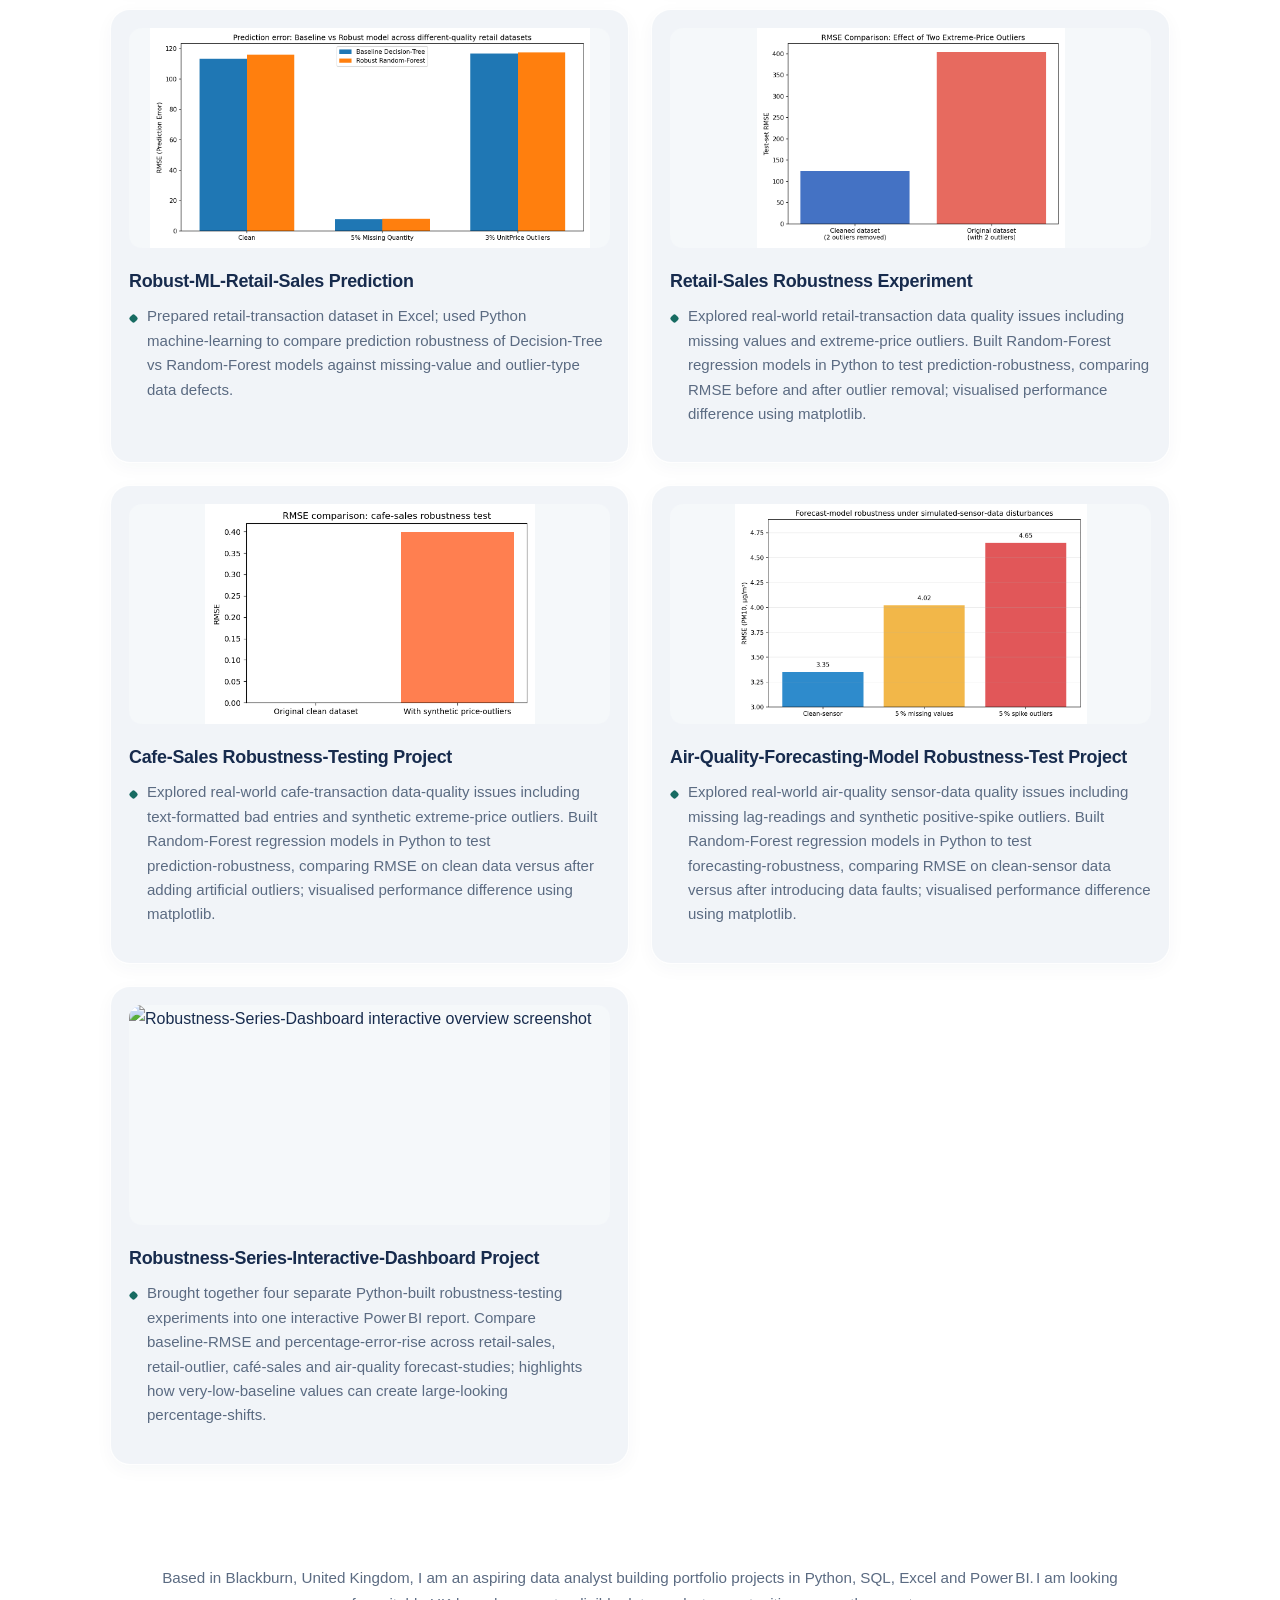
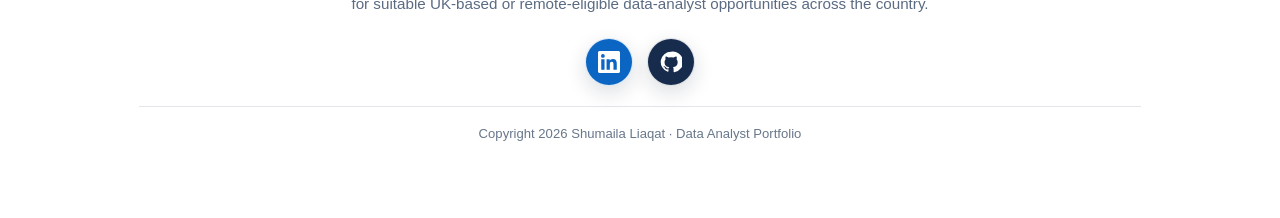
==== commit 65632bc8: "Update index.html" ====
--- a/index.html
+++ b/index.html
@@ -89,11 +89,19 @@
       <div class="project-image-side"><img src="cafe_robust_rmse_chart.png" alt="Cafe‑Sales Robustness‑Test RMSE comparison chart" loading="lazy"></div>
       <div class="project-text-side"><h3>Cafe‑Sales Robustness‑Testing Project</h3><ul class="project-details"><li>Explored real‑world cafe‑transaction data‑quality issues including text‑formatted bad entries and synthetic extreme‑price outliers. Built Random‑Forest regression models in Python to test prediction‑robustness, comparing RMSE on clean data versus after adding artificial outliers; visualised performance difference using matplotlib.</li></ul></div>
     </a>
-    <a href="https://github.com/Shumaila1987/Air‑Quality‑Forecasting‑Model‑Robustness‑Test" target="_blank" rel="noopener noreferrer" class="project-card">
+    <a href="https://github.com/Shumaila1987/Air-Quality-Forecasting-Model-Robustness-Test" target="_blank" rel="noopener noreferrer" class="project-card">
       <div class="project-image-side"><img src="robustness_rmse_plot.png" alt="Air‑Quality‑Forecast Robustness‑Test RMSE comparison chart" loading="lazy"></div>
       <div class="project-text-side"><h3>Air‑Quality‑Forecasting‑Model Robustness‑Test Project</h3><ul class="project-details"><li>Explored real‑world air‑quality sensor‑data quality issues including missing lag‑readings and synthetic positive‑spike outliers. Built Random‑Forest regression models in Python to test forecasting‑robustness, comparing RMSE on clean‑sensor data versus after introducing data faults; visualised performance difference using matplotlib.</li></ul></div>
     </a>
-    
+    <a href="https://github.com/Shumaila1987/Robustness‑Analysis‑Dashboard‑Series" target="_blank" rel="noopener noreferrer" class="project-card">
+      <div class="project-image-side"><img src="robustness_dashboard_overview.png" alt="Robustness‑Series‑Dashboard interactive overview screenshot" loading="lazy"></div>
+      <div class="project-text-side">
+      <h3>Robustness‑Series‑Interactive‑Dashboard Project</h3>
+      <ul class="project-details">
+        <li>Brought together four separate Python‑built robustness‑testing experiments into one interactive Power BI report. Compare baseline‑RMSE and percentage‑error‑rise across retail‑sales, retail‑outlier, café‑sales and air‑quality forecast‑studies; highlights how very‑low‑baseline values can create large‑looking percentage‑shifts.</li>
+      </ul>
+      </div>
+    </a>
   </section>
 </main>
 <footer class="footer">
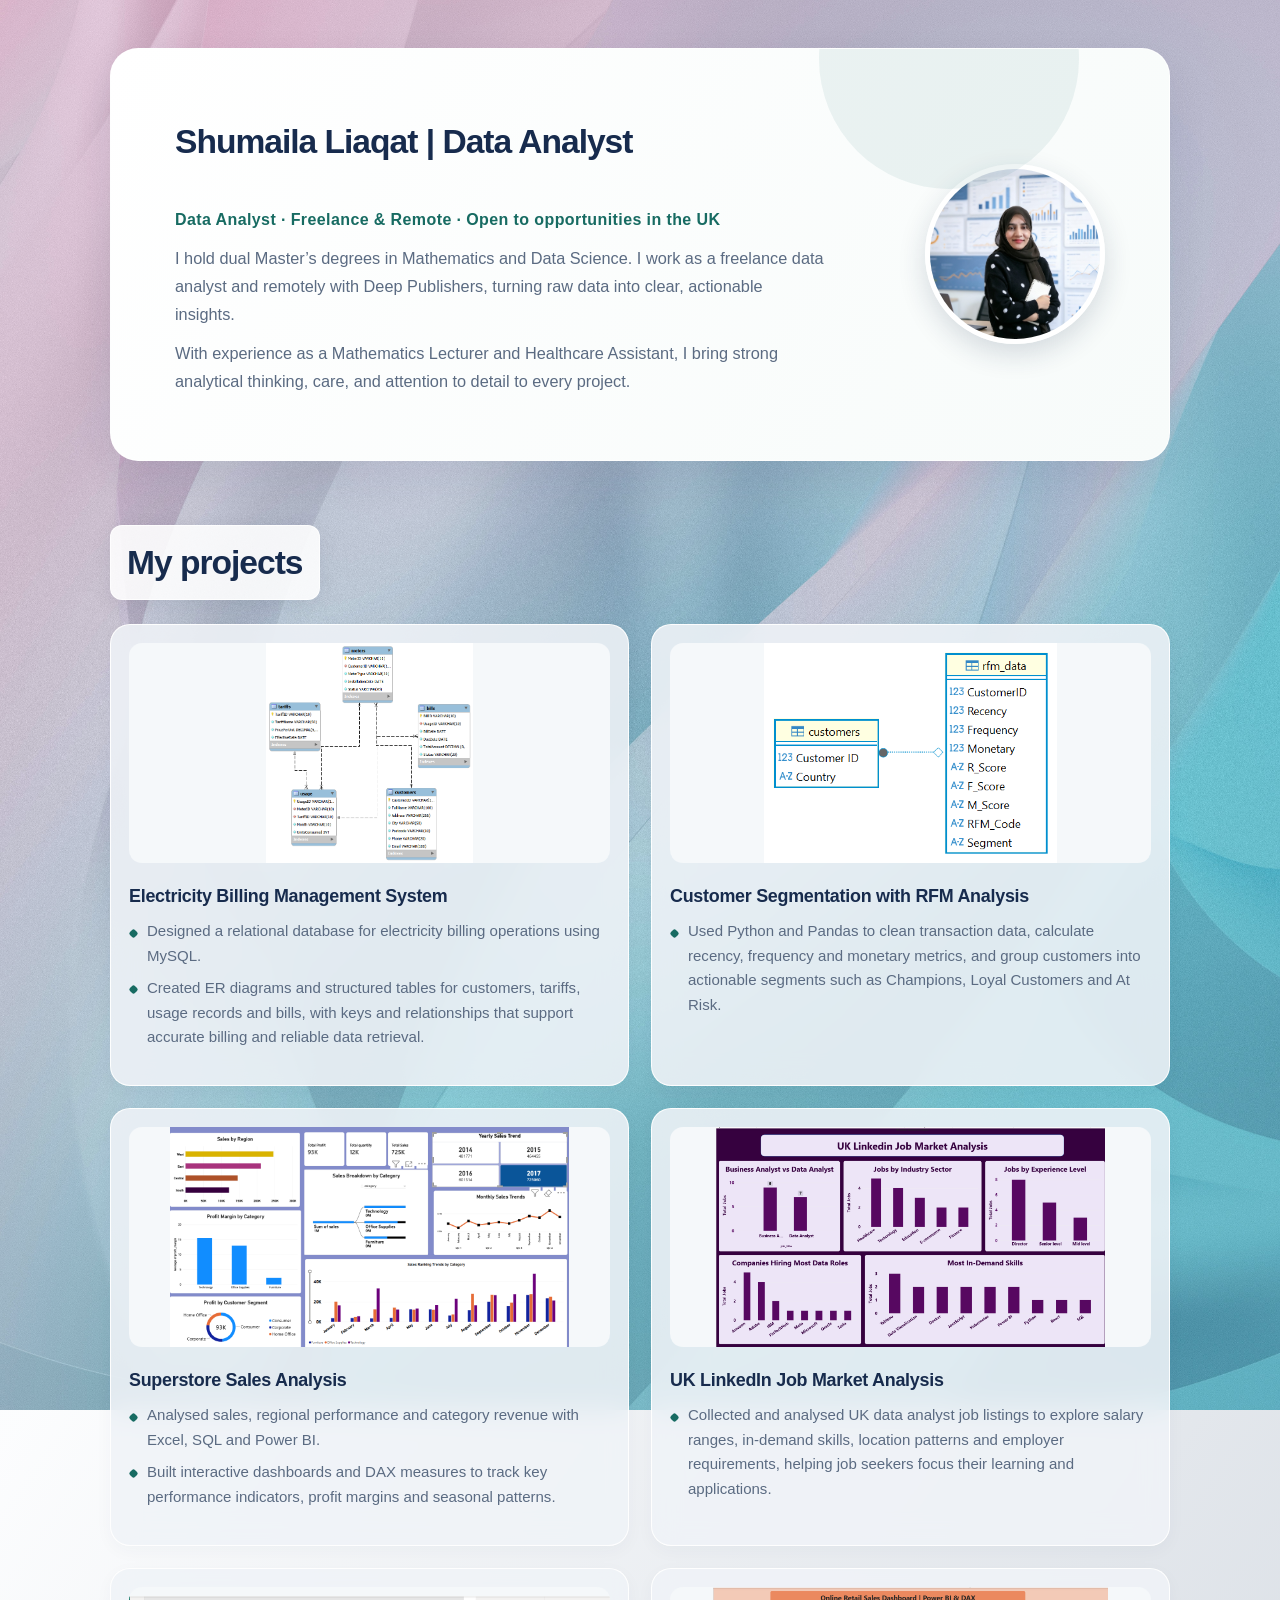
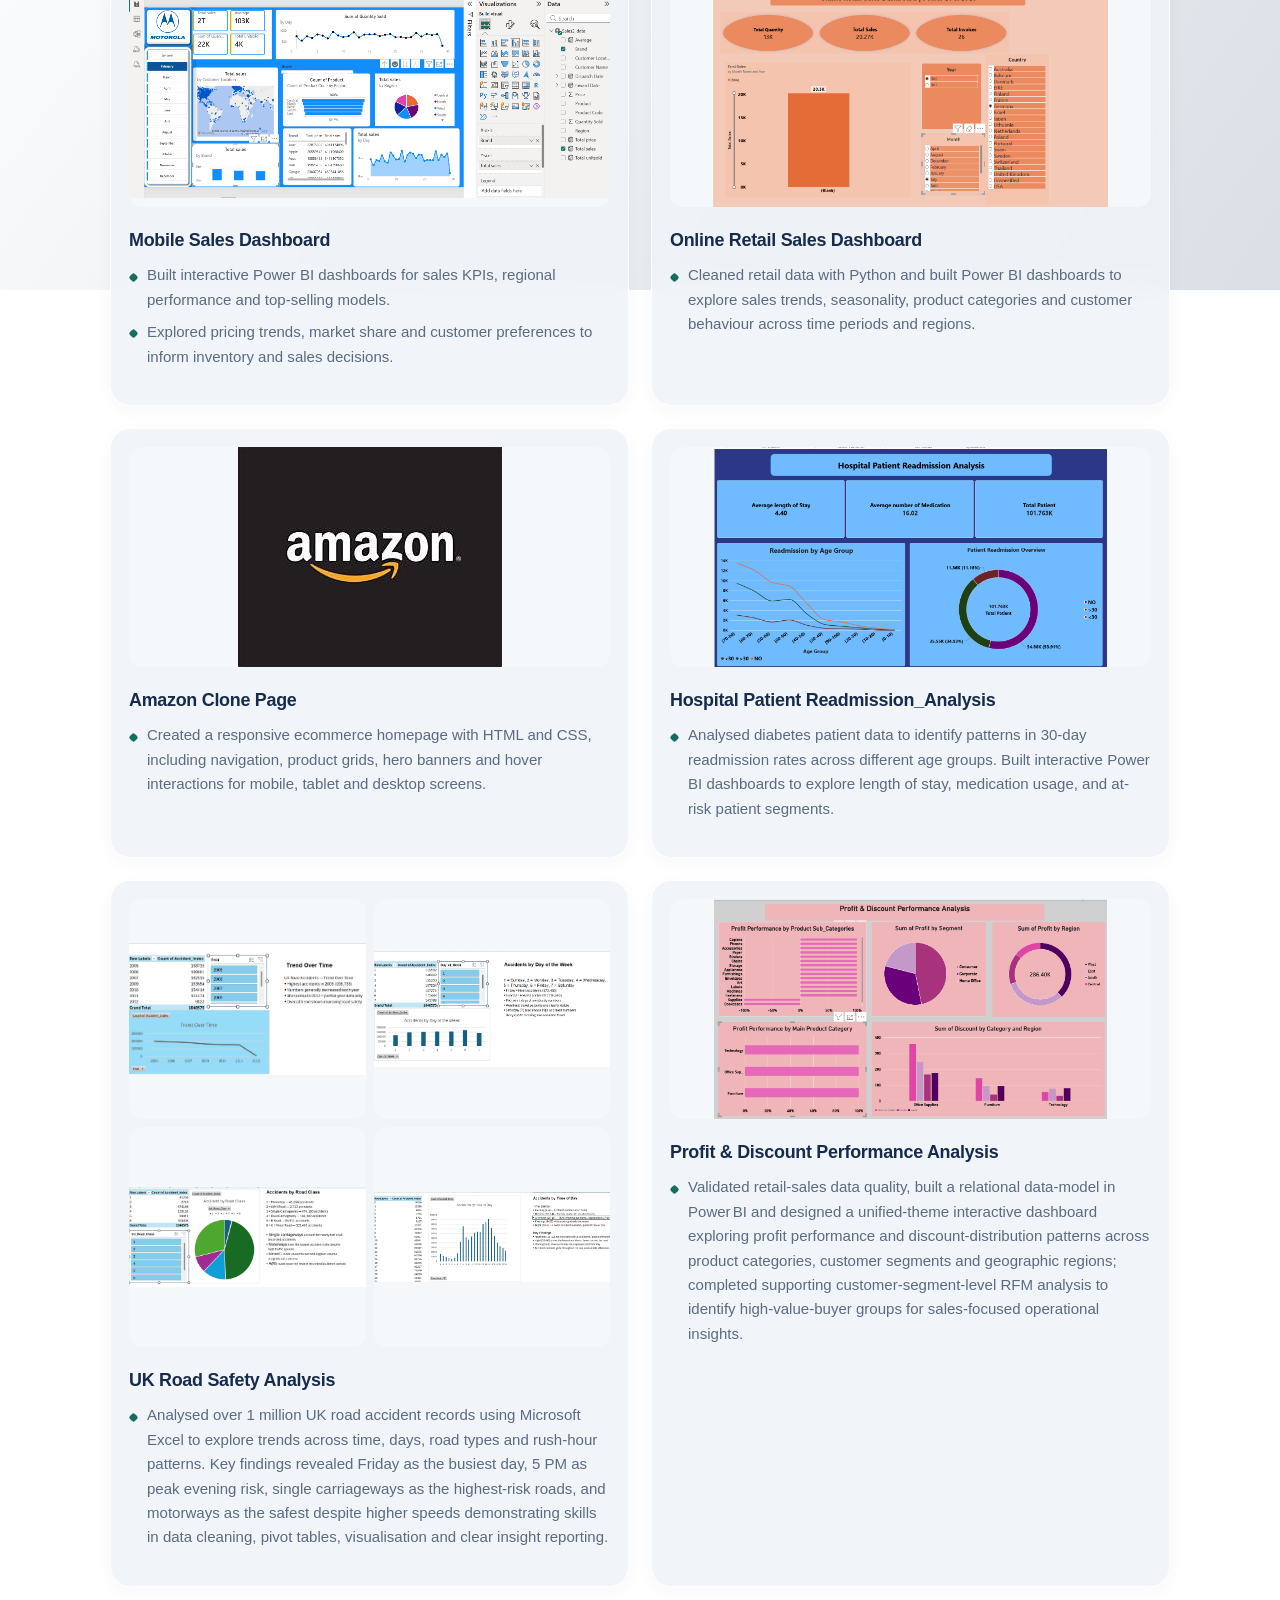
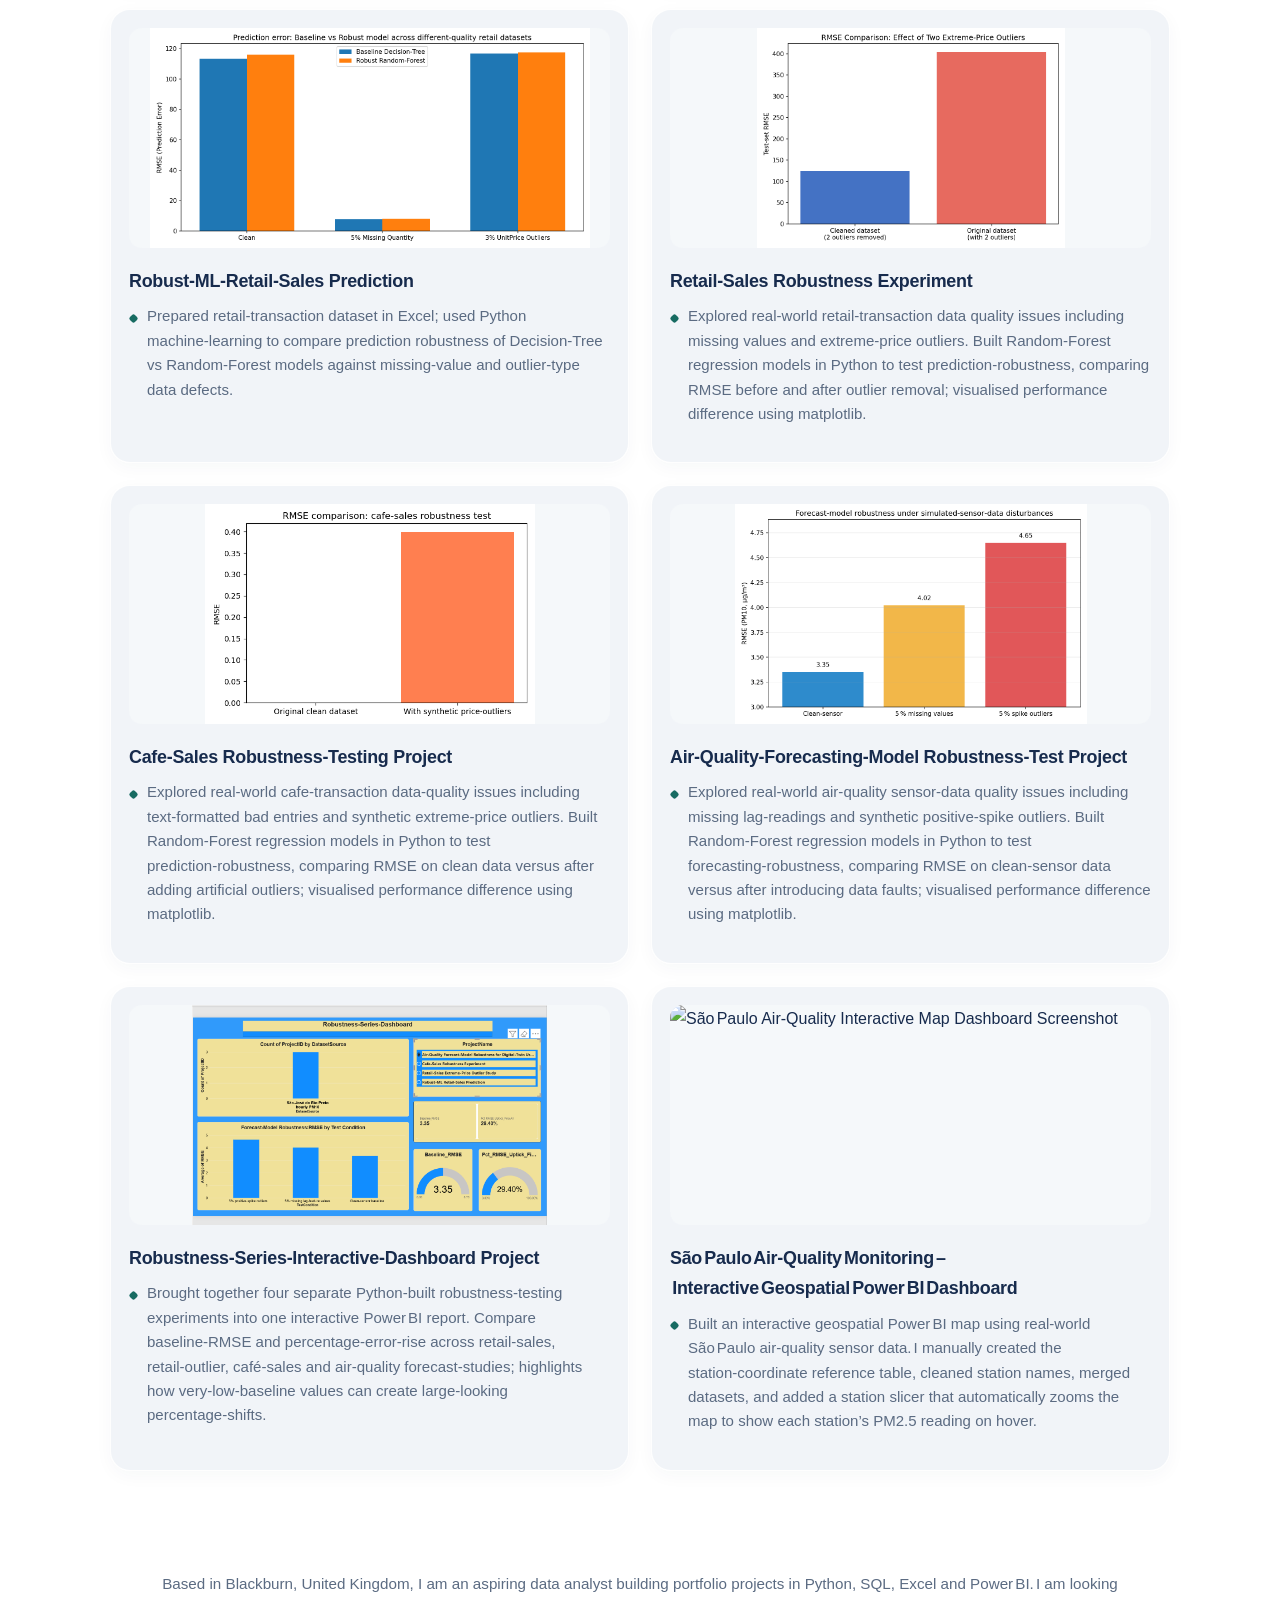
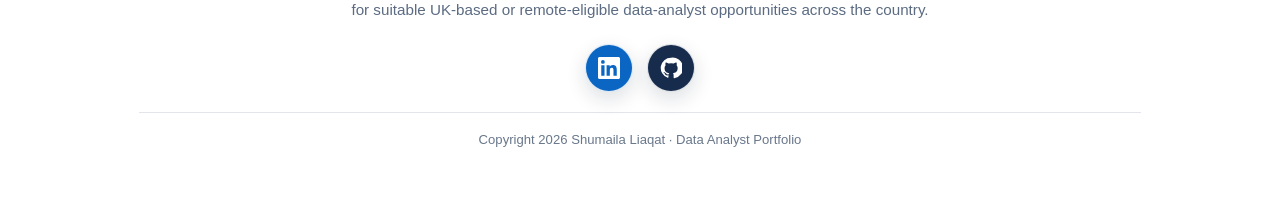
==== commit 47a2d7f6: "Update index.html" ====
--- a/index.html
+++ b/index.html
@@ -93,8 +93,8 @@
       <div class="project-image-side"><img src="robustness_rmse_plot.png" alt="Air‑Quality‑Forecast Robustness‑Test RMSE comparison chart" loading="lazy"></div>
       <div class="project-text-side"><h3>Air‑Quality‑Forecasting‑Model Robustness‑Test Project</h3><ul class="project-details"><li>Explored real‑world air‑quality sensor‑data quality issues including missing lag‑readings and synthetic positive‑spike outliers. Built Random‑Forest regression models in Python to test forecasting‑robustness, comparing RMSE on clean‑sensor data versus after introducing data faults; visualised performance difference using matplotlib.</li></ul></div>
     </a>
-    <a href="https://github.com/Shumaila1987/Robustness‑Analysis‑Dashboard‑Series" target="_blank" rel="noopener noreferrer" class="project-card">
-      <div class="project-image-side"><img src="robustness_dashboard_overview.png" alt="Robustness‑Series‑Dashboard interactive overview screenshot" loading="lazy"></div>
+    <a href="https://github.com/Shumaila1987/Robustness-Analysis-Interactive-Dashboard" target="_blank" rel="noopener noreferrer" class="project-card">
+      <div class="project-image-side"><img src="robustness-series-dashboard.png" alt="Robustness‑Series‑Dashboard interactive overview screenshot" loading="lazy"></div>
       <div class="project-text-side">
       <h3>Robustness‑Series‑Interactive‑Dashboard Project</h3>
       <ul class="project-details">
@@ -102,6 +102,17 @@
       </ul>
       </div>
     </a>
+    <a href="YOUR_GITHUB_REPO_LINK_HERE" target="_blank" rel="noopener noreferrer" class="project-card">
+  <div class="project-image-side">
+    <img src="sao-paulo-air-quality-pm25-powerbi-dashboard.png" alt="São Paulo Air‑Quality Interactive Map Dashboard Screenshot" loading="lazy">
+  </div>
+  <div class="project-text-side">
+    <h3>São Paulo Air‑Quality Monitoring – Interactive Geospatial Power BI Dashboard</h3>
+    <ul class="project-details">
+      <li>Built an interactive geospatial Power BI map using real‑world São Paulo air‑quality sensor data. I manually created the station‑coordinate reference table, cleaned station names, merged datasets, and added a station slicer that automatically zooms the map to show each station’s PM2.5 reading on hover.</li>
+    </ul>
+  </div>
+</a>
   </section>
 </main>
 <footer class="footer">
